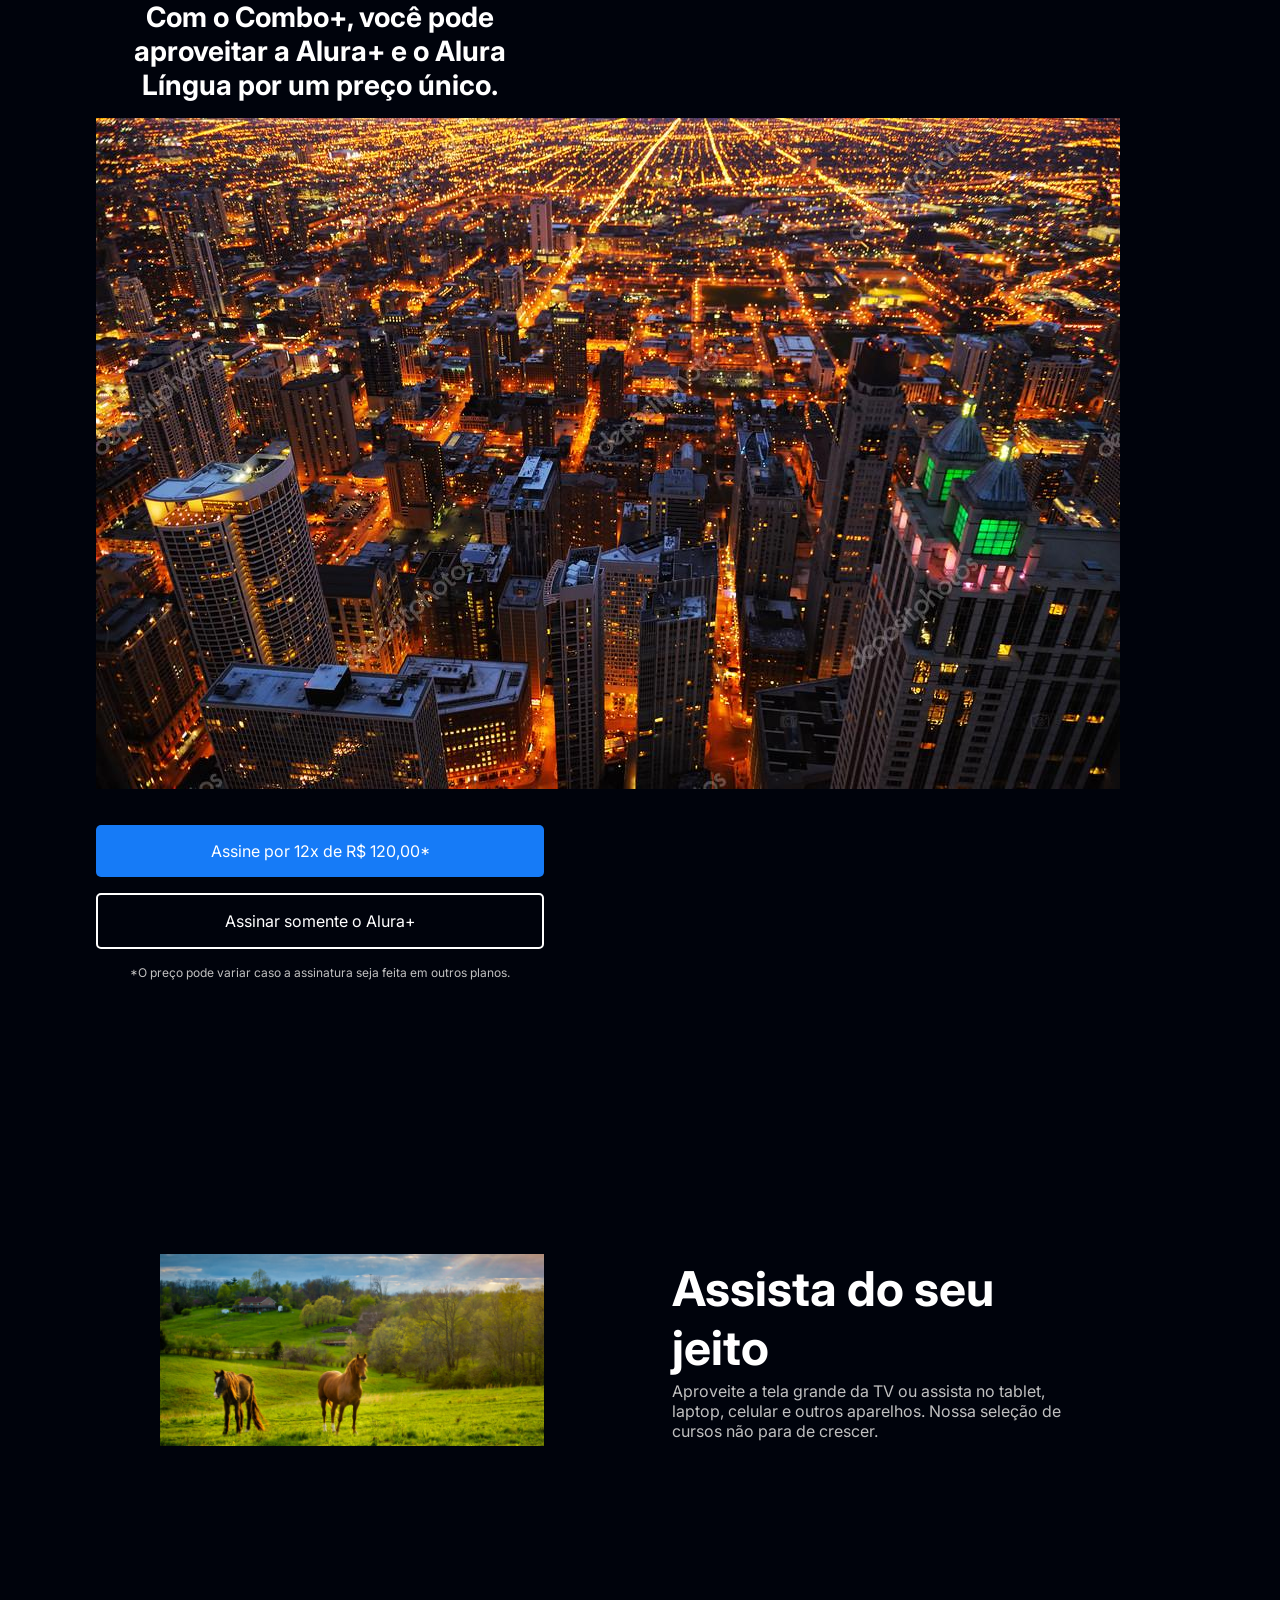
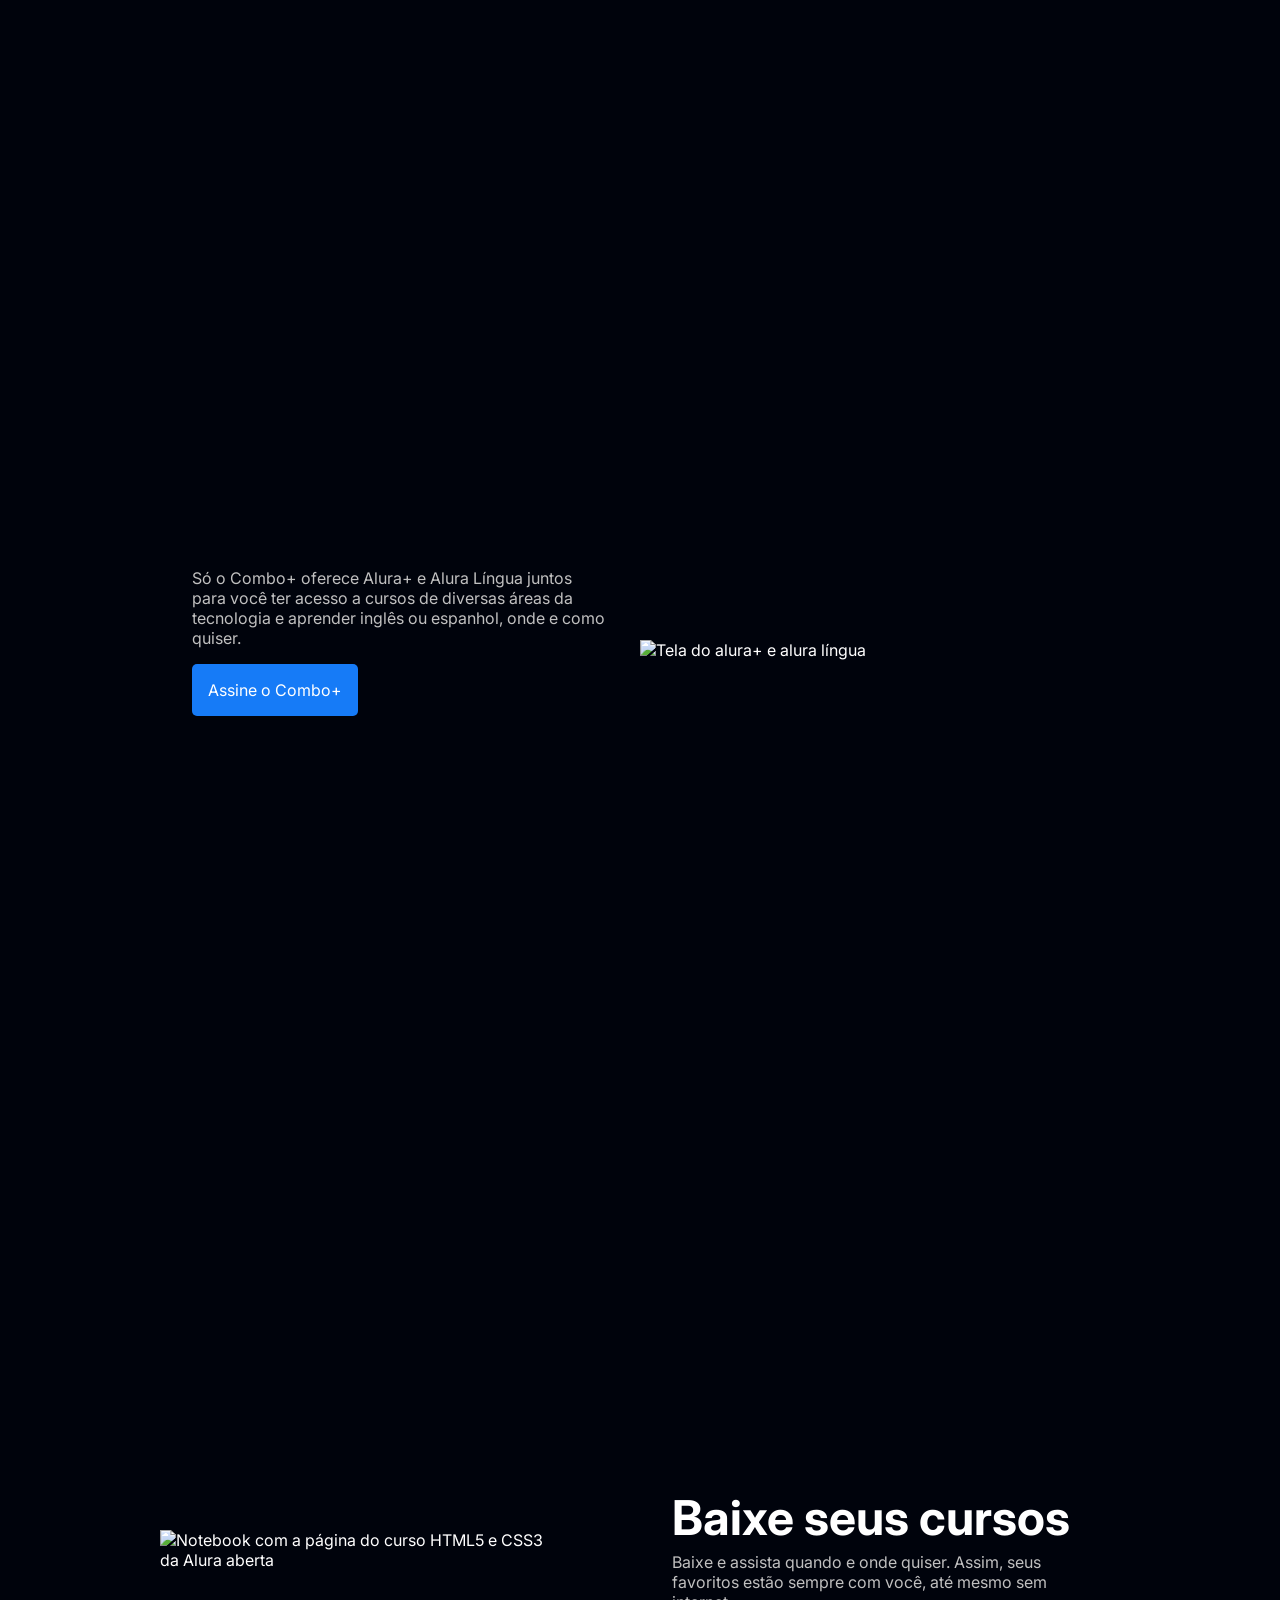
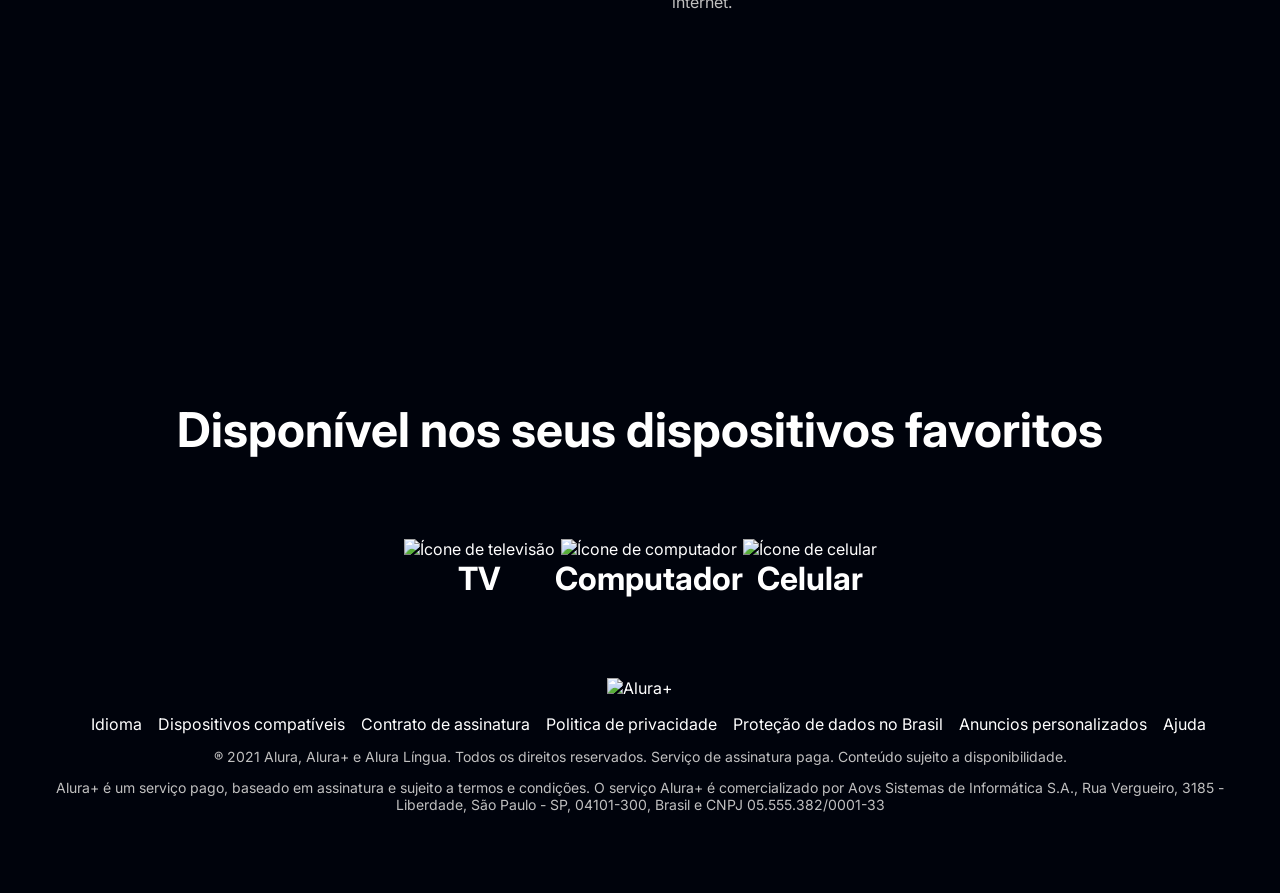
==== index.html @ 15d8f086 "4t5hhrt" ====
<!DOCTYPE html>
<html>

<head>
    <title>Alura Plus</title>
    <meta charset="UTF-8">
    <meta name="viewport" content="width=device-width, initial-scale=1">
    <link rel="stylesheet" href="style.css">
    <link rel="preconnect" href="https://fonts.googleapis.com">
    <link rel="preconnect" href="https://fonts.gstatic.com" crossorigin>
    <link href="https://fonts.googleapis.com/css2?family=Inter:wght@400;700&display=swap" rel="stylesheet">
</head>

<body>
    <section class="principal container">
        <div class="container__caixa">
            <h1 class="container__titulo">Com o Combo+, você pode aproveitar a Alura+ e o Alura Língua por um preço
                único.</h1>
            <img src="img2/depositphotos_77804494-stock-photo-aerial-view-of-big-city.jpg" alt="O combo+ é a junção do alura+ e o alura língua" class="container__imagem">
            <a href="www.alura.com.br" class="container__botao">Assine por 12x de R$ 120,00*</a>
            <a href="www.alura.com.br" class="container__botao botao_secundario">Assinar somente o Alura+</a>
            <p class="container__aviso">*O preço pode variar caso a assinatura seja feita em outros planos.</p>
        </div>
    </section>

    <section class="container secundario">
        <img src="img2/blog-5236.jpg" alt="Um monitor e um celular com a alura plus aberta" class="secundario__imagem">
        <div class="container__descricao">
            <h2 class="descricao__titulo">Assista do seu jeito</h2>
            <p class="descricao__texto">Aproveite a tela grande da TV ou assista no tablet, laptop, celular e outros
                aparelhos. Nossa seleção de cursos não para de crescer.</p>
        </div>
    </section>

    <section class="container secundario">
        <div class="container__descricao">
            <p class="descricao__texto">
                Só o Combo+ oferece Alura+ e Alura Língua juntos para você ter acesso a cursos de diversas áreas da
                tecnologia e aprender inglês ou espanhol, onde e como quiser.
            </p>
            <a href="www.alura.com.br" class="container__botao secundario__botao" container>Assine o Combo+</a>
        </div>
        <img src="Telas.png" alt="Tela do alura+ e alura língua" class="secundario__imagem">
    </section>

    <section class="container secundario">
        <img src="Notebook.png" alt="Notebook com a página do curso HTML5 e CSS3 da Alura aberta"
            class="secundario__imagem">
        <div class="container__descricao">
            <h2 class="descricao__titulo">Baixe seus cursos</h2>
            <p class="descricao__texto">Baixe e assista quando e onde quiser. Assim, seus favoritos estão sempre com
                você, até mesmo sem internet.</p>
        </div>
    </section>
    
    <section class="dispositivos">
        <h2 class="dispositivos__titulo">Disponível nos seus dispositivos favoritos</h2>
        <ul class="dispositivos__lista">
            <li>
                <img src="tv.png" alt="Ícone de televisão">
                <h3 class="lista__item">TV</h3>
            </li>
            <li>
                <img src="computador.png" alt="Ícone de computador">
                <h3 class="lista__item">Computador</h3>
            </li>
            <li>
                <img src="celular.png" alt="Ícone de celular">
                <h3 class="lista__item">Celular</h3>
            </li>
        </ul>
    </section>

    <footer class="rodape">
        <img src="Logo.png" alt="Alura+" class="rodape__logo">
        <ul class="rodape__lista">
            <li class="lista__link">
                <a href="#">Idioma</a>
            </li>
            <li class="lista__link">
                <a href="#">Dispositivos compatíveis</a>
            </li>
            <li class="lista__link">
                <a href="#">Contrato de assinatura</a>
            </li>
            <li class="lista__link">
                <a href="#">Politica de privacidade</a>
            </li>
            <li class="lista__link">
                <a href="#">Proteção de dados no Brasil</a>
            </li>
            <li class="lista__link">
                <a href="#">Anuncios personalizados</a>
            </li>
            <li class="lista__link">
                <a href="#">Ajuda</a>
            </li>
        </ul>
        <p class="rodape__texto">® 2021 Alura, Alura+ e Alura Língua. Todos os direitos reservados. Serviço de
            assinatura paga. Conteúdo sujeito a disponibilidade.</p>
        <p class="rodape__texto">Alura+ é um serviço pago, baseado em assinatura e sujeito a termos e condições. O
            serviço Alura+ é comercializado por Aovs Sistemas de Informática S.A., Rua Vergueiro, 3185 - Liberdade, São
            Paulo - SP, 04101-300, Brasil e CNPJ 05.555.382/0001-33</p>
    </footer>
</body>

</html>
</html>
---- style.css ----
:root {
    --branco-principal: #FFFFFF;
    --cinza-secundario: #C0C0C0;
    --botao-azul: #167BF7;
    --cor-de-fundo: #00030C;
    --fonte-principal: 'Inter';
}

body {
    background-color: var(--cor-de-fundo);
    color: var(--branco-principal);
    font-family: var(--fonte-principal);
    font-size: 16px;
    font-weight: 400;
}

* {
    margin: 0;
    padding: 0;
}

.principal {
    background-image: url("Background.png");
    background-repeat: no-repeat;
    background-size: contain;
    align-items: center;
    text-align: center;
}

.container {
    height: 100vh;
    display: grid;
    grid-template-columns: 50% 50%;
}

.container__botao {
    background-color: var(--botao-azul);
    border-radius: 5px;
    padding: 1em;
    color: var(--branco-principal);
    display: block;
    text-decoration: none;
    margin-bottom: 1em;
}

.botao_secundario {
    background-color: transparent;
    border: 2px solid var(--branco-principal)
}

.container__aviso {
    font-size: 12px;
    color: var(--cinza-secundario);
}

.container__titulo {
    font-size: 28px;
    font-weight: 700;
}

.container__imagem {
    margin: 1em 0 2em 0;
}

.container__caixa {
    margin: 0 6em;
}

.secundario__imagem {
    width: 80%;
}

.secundario {
    align-items: center;
    margin: 0 10em;
}

.descricao__titulo {
    font-weight: 700;
    font-size: 48px;
    color: var(--branco-principal);
    margin-bottom: 0.1em;
}

.descricao__texto {
    color: var(--cinza-secundario);
}

.secundario__botao {
    display: inline-block;
    margin-top: 1em;
}

.container__descricao {
    padding: 2em;
}

.dispositivos__lista {
    display: flex;
    justify-content: center;
    list-style-type: none;
    margin: 5em 0;
}

.dispositivos {
    text-align: center;
}

.dispositivos__titulo {
    font-size: 48px;
    color: var(--branco-principal);
}

.lista__item {
    font-size: 32px;
    color: var(--branco-principal);
}

.rodape {
    text-align: center;
    margin: 5em 3em;
}

.rodape__lista {
    display: flex;
    justify-content: center;
    list-style-type: none;
    margin-top: 1em;
}

.lista__link a{
    text-decoration: none;
    color: var(--branco-principal);
    margin-left: 1em;
}

.rodape__texto {
    margin: 1em 0;
    color: var(--cinza-secundario);
    font-size: 14px;
}
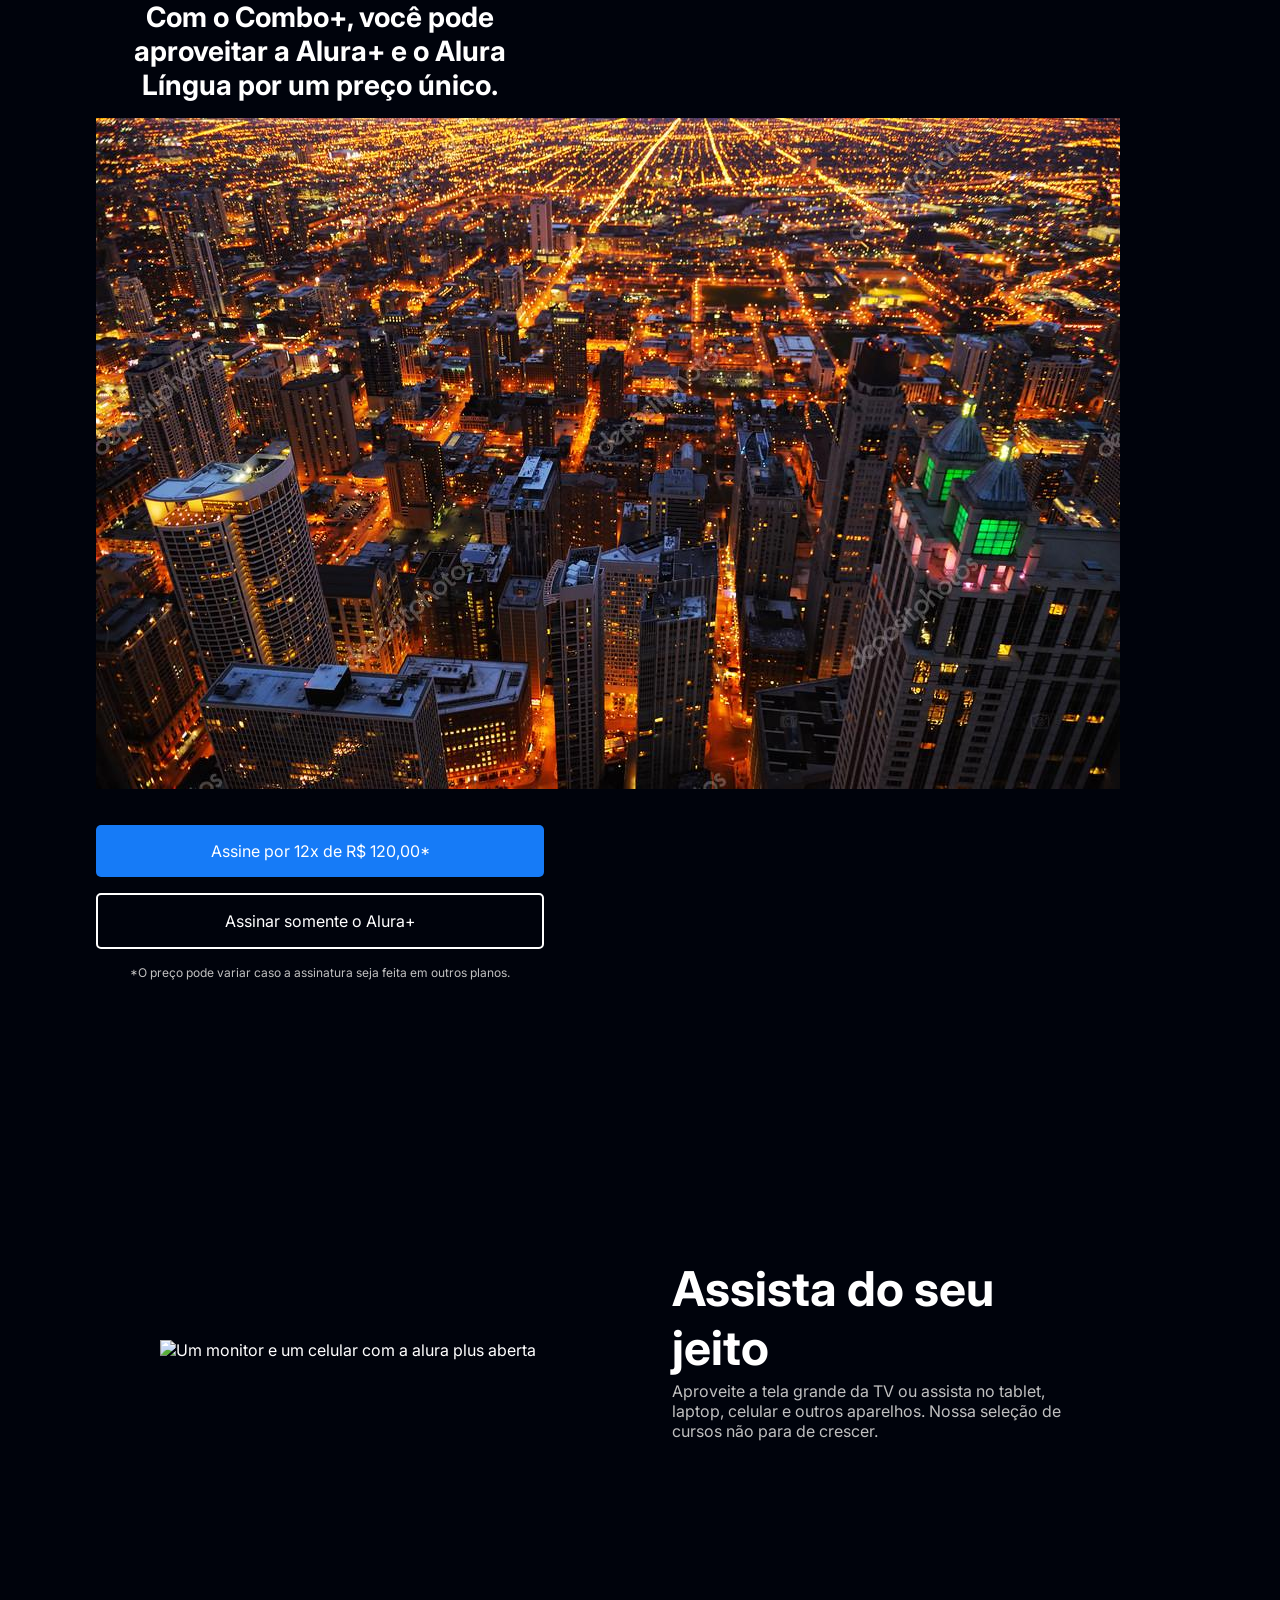
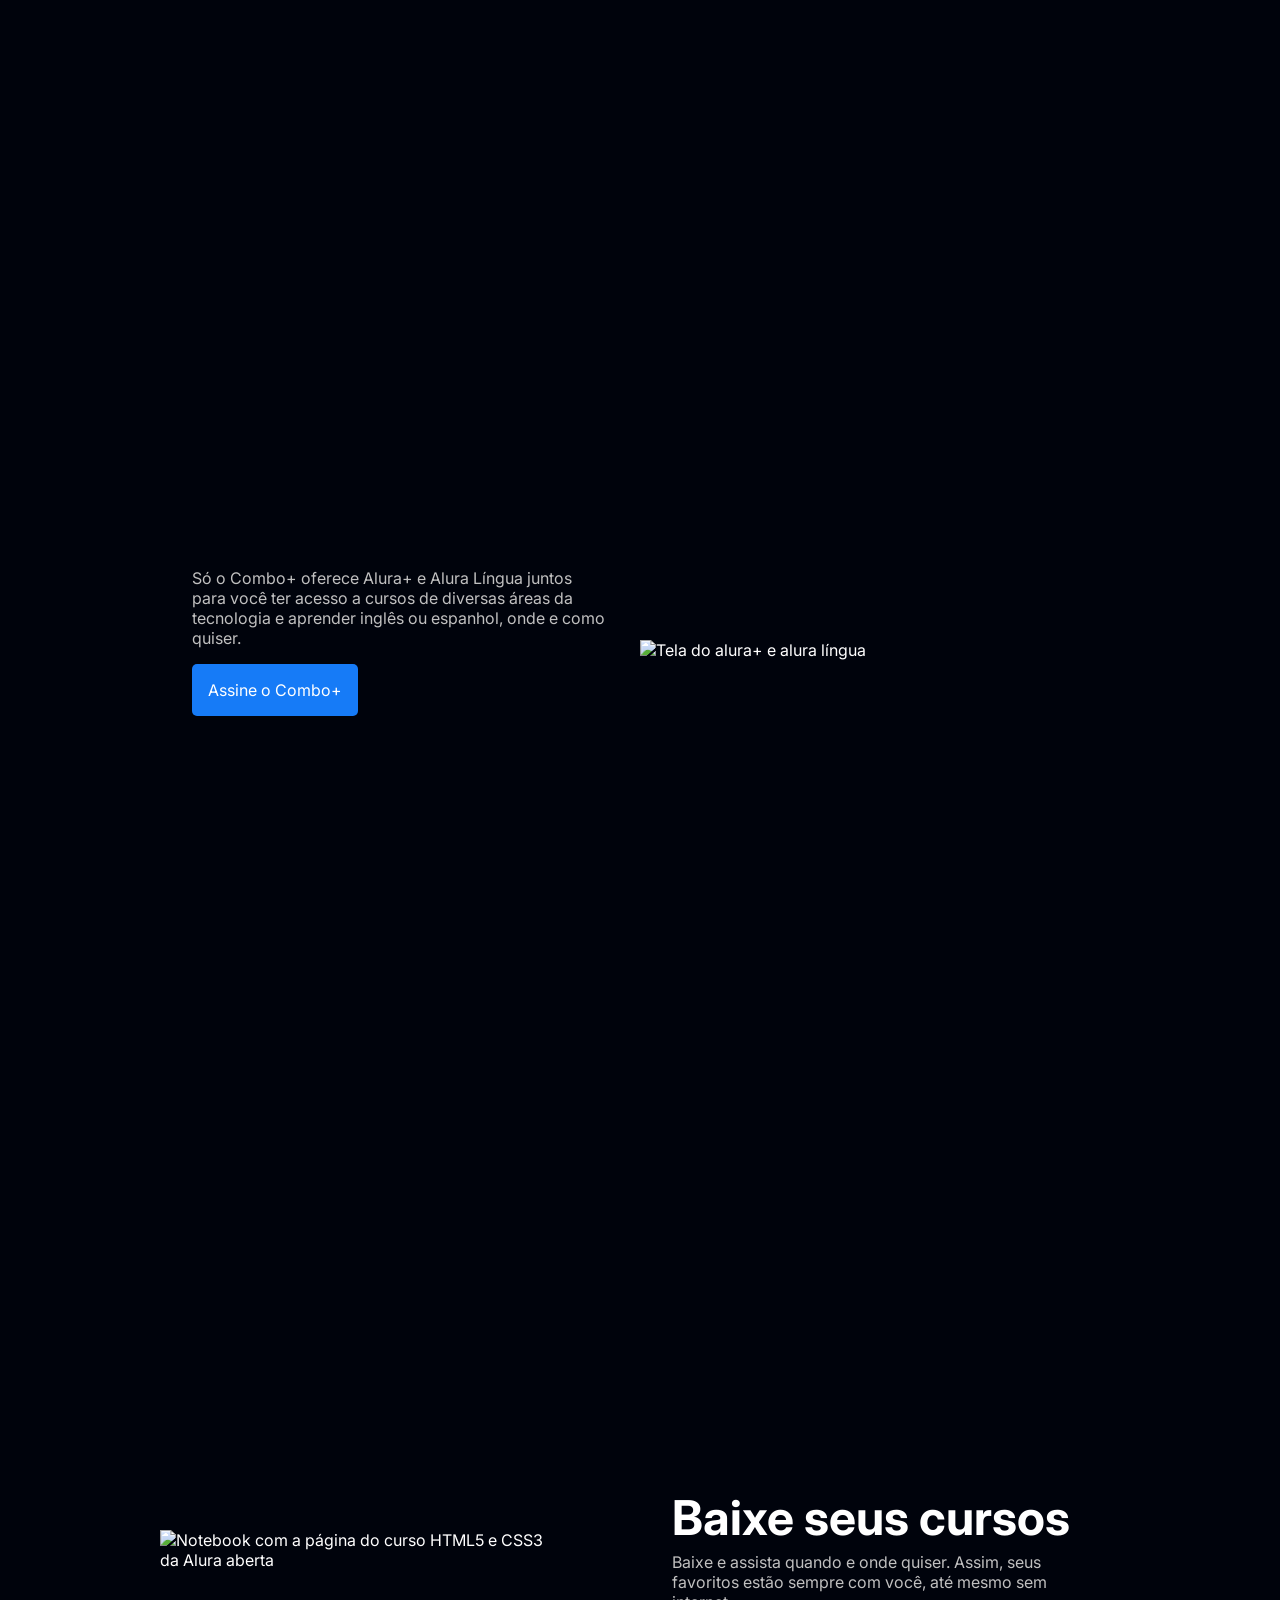
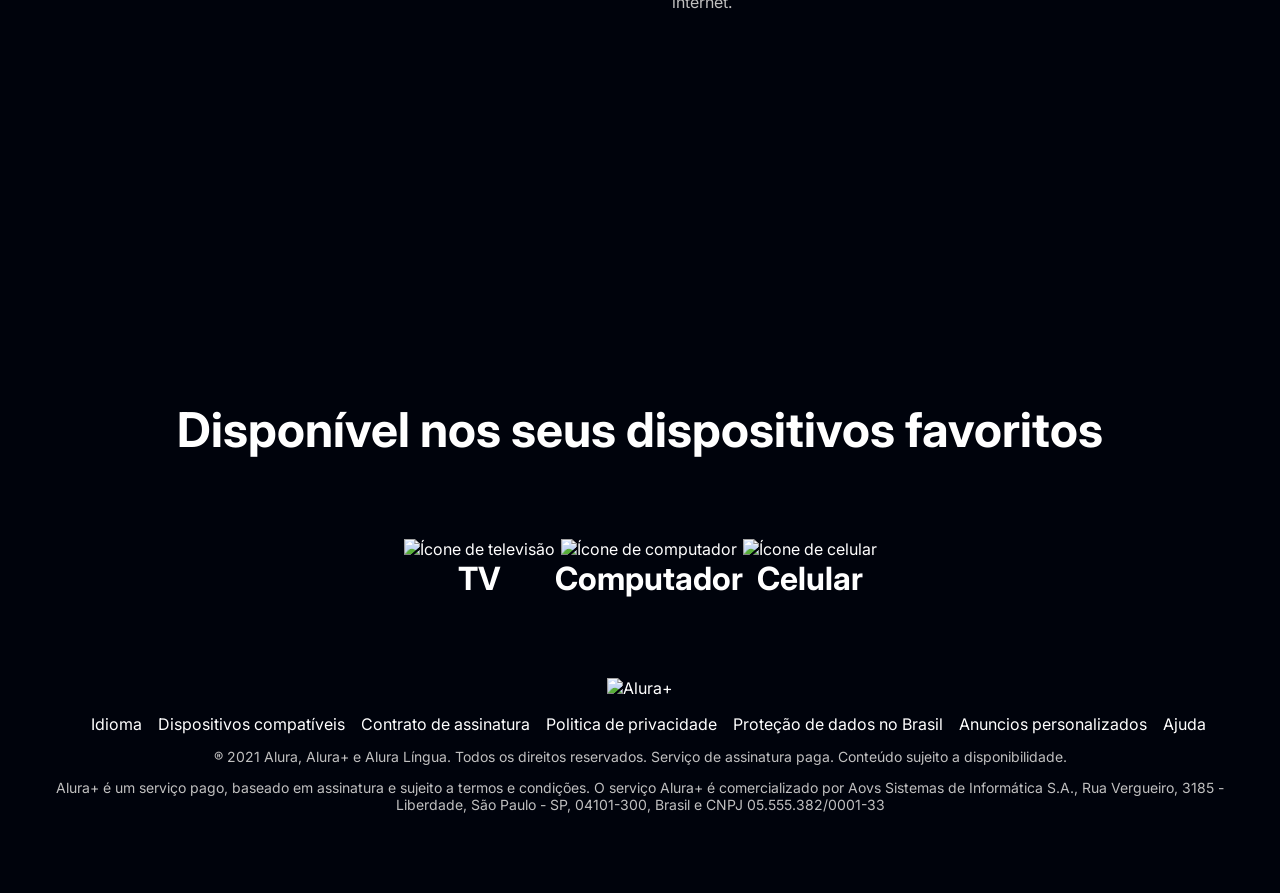
==== commit 450fcbc4: "ty" ====
--- a/index.html
+++ b/index.html
@@ -24,7 +24,7 @@
     </section>
 
     <section class="container secundario">
-        <img src="img2/blog-5236.jpg" alt="Um monitor e um celular com a alura plus aberta" class="secundario__imagem">
+        <img src="" alt="Um monitor e um celular com a alura plus aberta" class="secundario__imagem">
         <div class="container__descricao">
             <h2 class="descricao__titulo">Assista do seu jeito</h2>
             <p class="descricao__texto">Aproveite a tela grande da TV ou assista no tablet, laptop, celular e outros
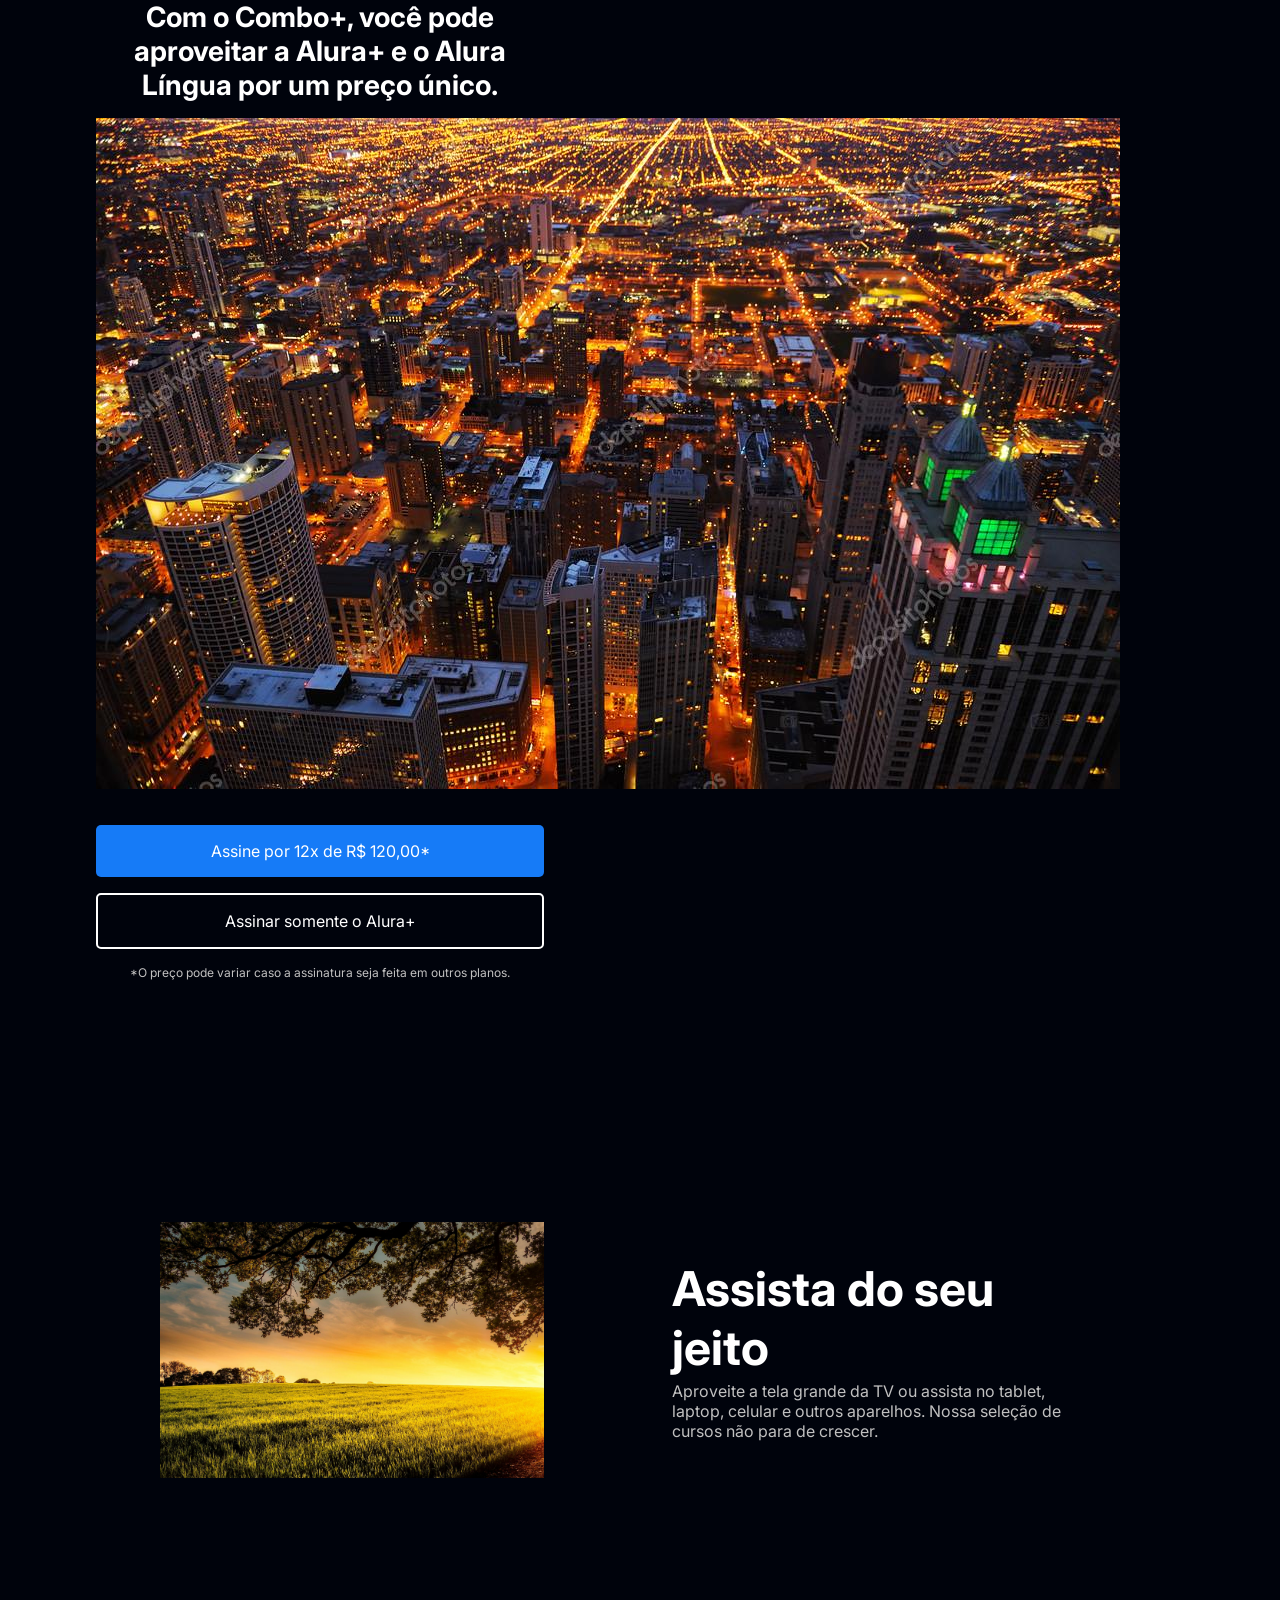
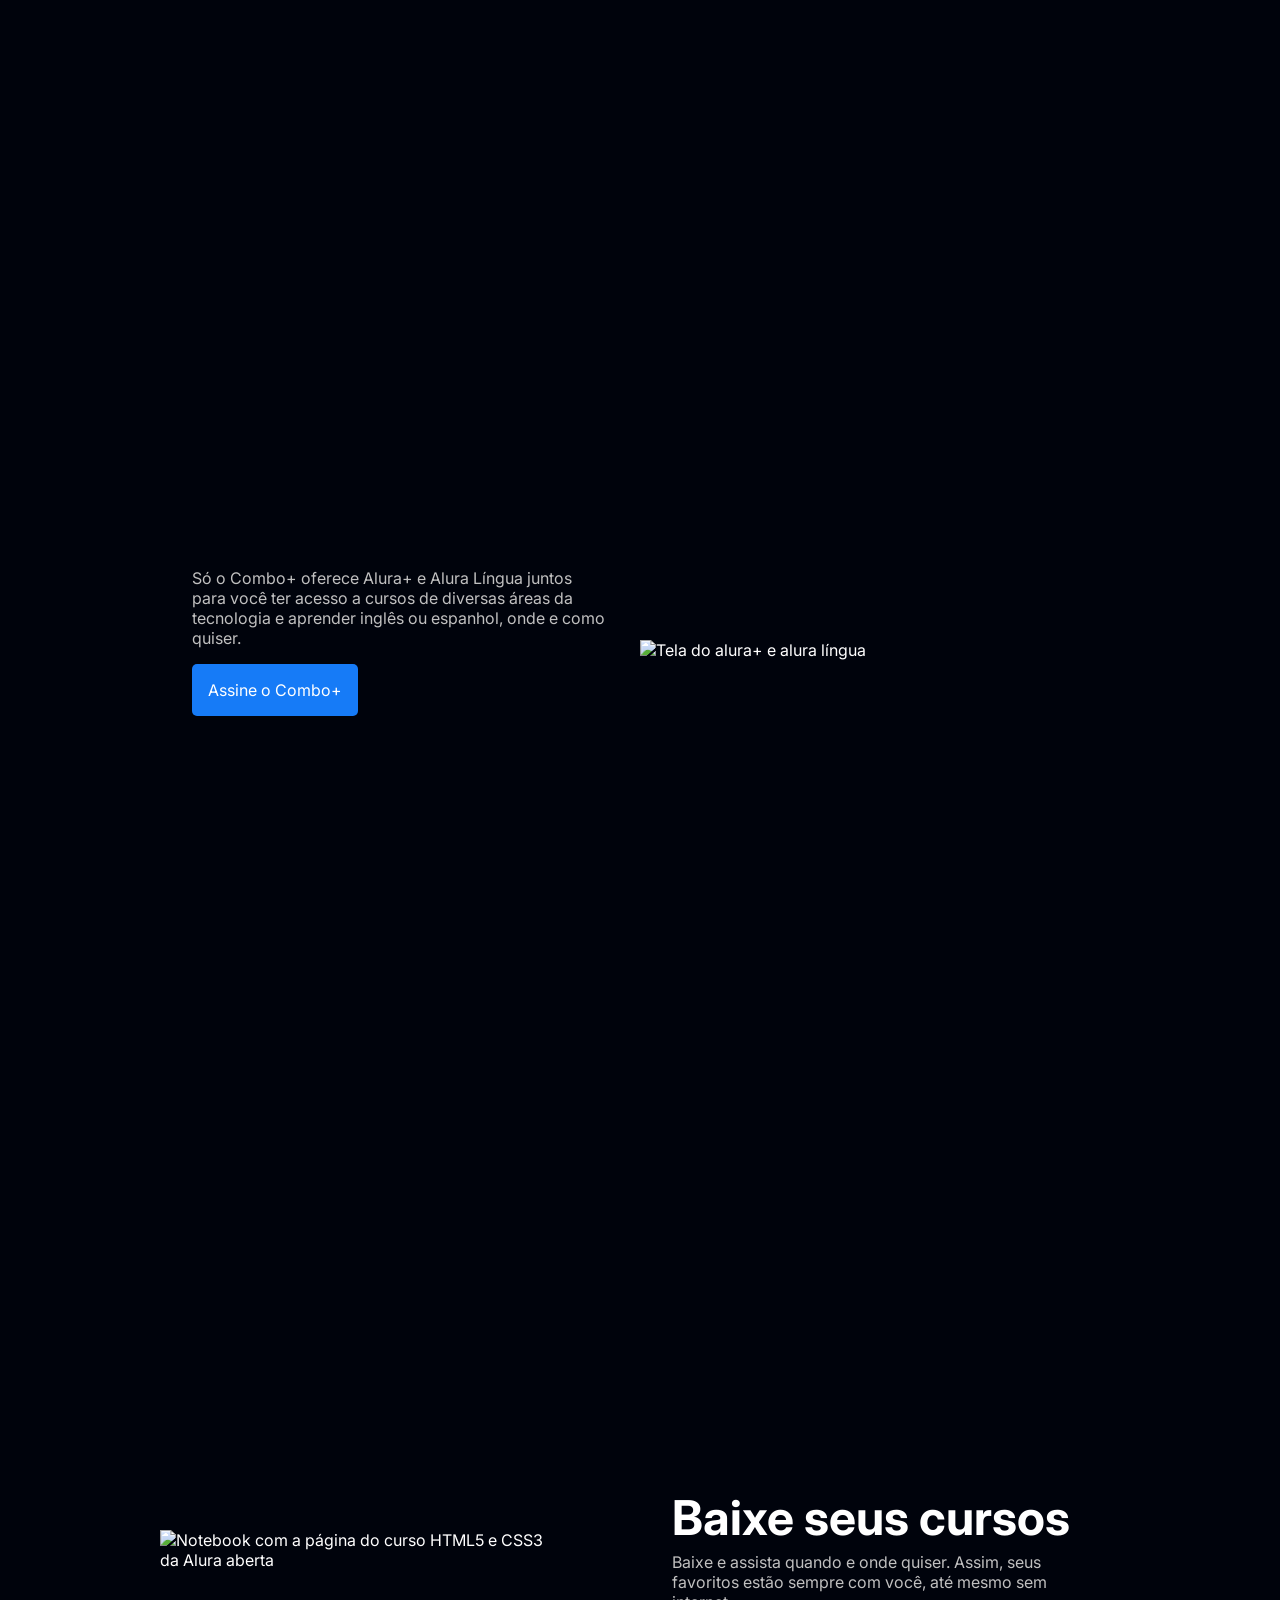
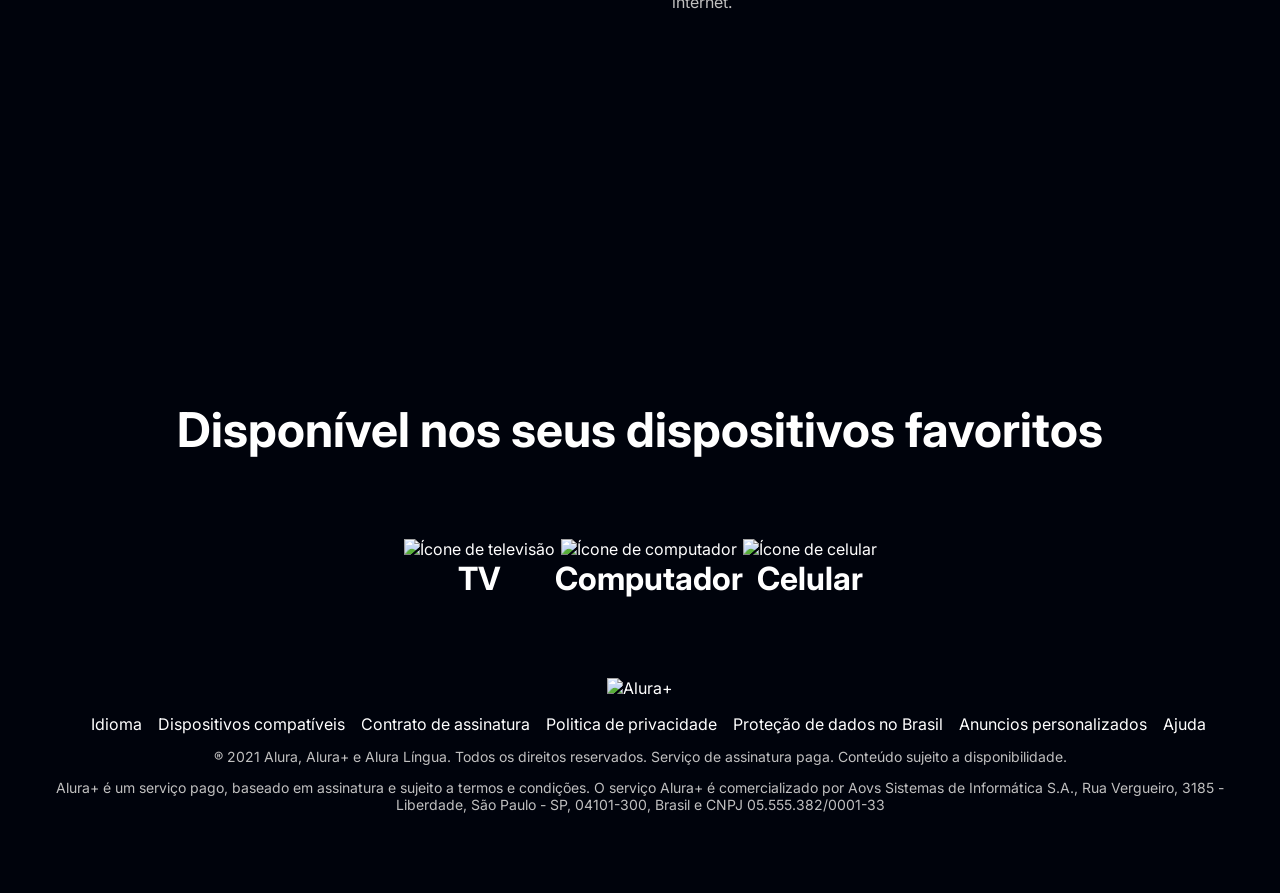
==== commit 7026dd1e: "21r" ====
--- a/index.html
+++ b/index.html
@@ -24,7 +24,7 @@
     </section>
 
     <section class="container secundario">
-        <img src="" alt="Um monitor e um celular com a alura plus aberta" class="secundario__imagem">
+        <img src="img2/pexels-photo-461960.jpeg" alt="Um monitor e um celular com a alura plus aberta" class="secundario__imagem">
         <div class="container__descricao">
             <h2 class="descricao__titulo">Assista do seu jeito</h2>
             <p class="descricao__texto">Aproveite a tela grande da TV ou assista no tablet, laptop, celular e outros
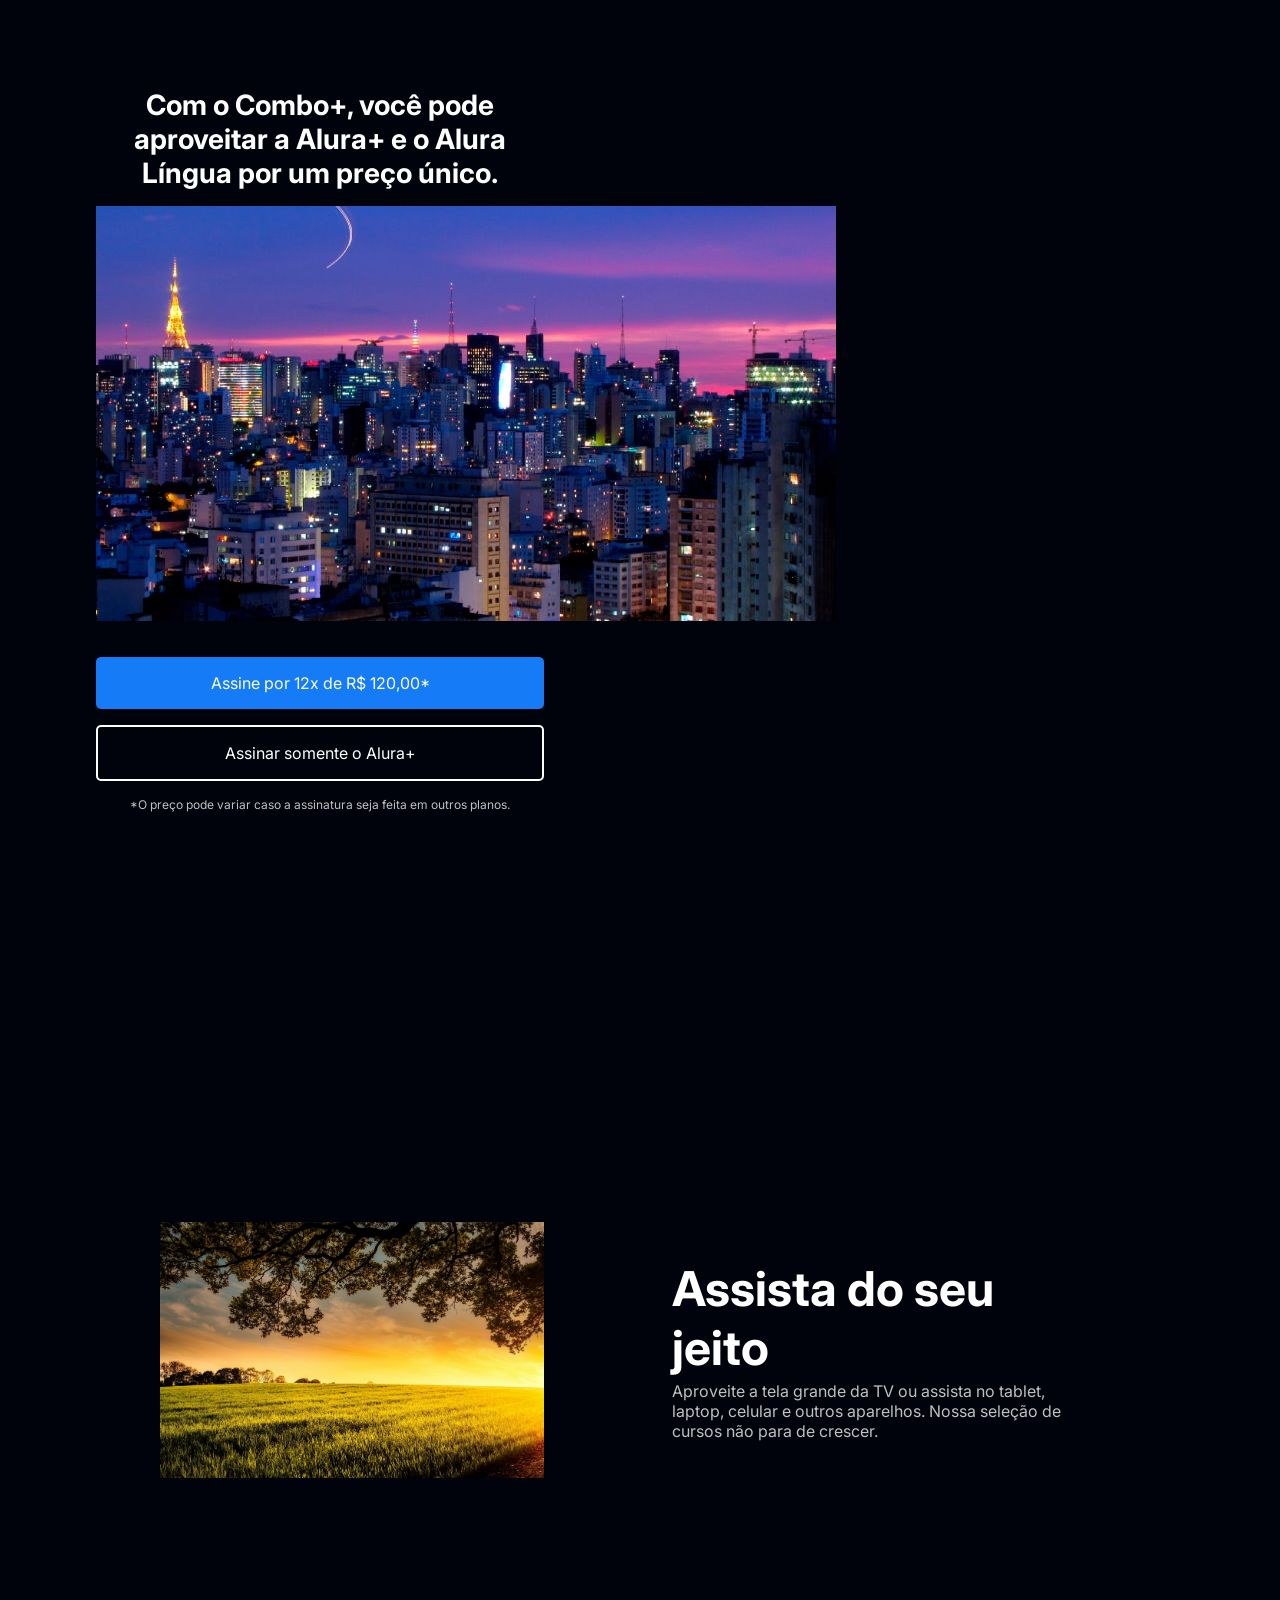
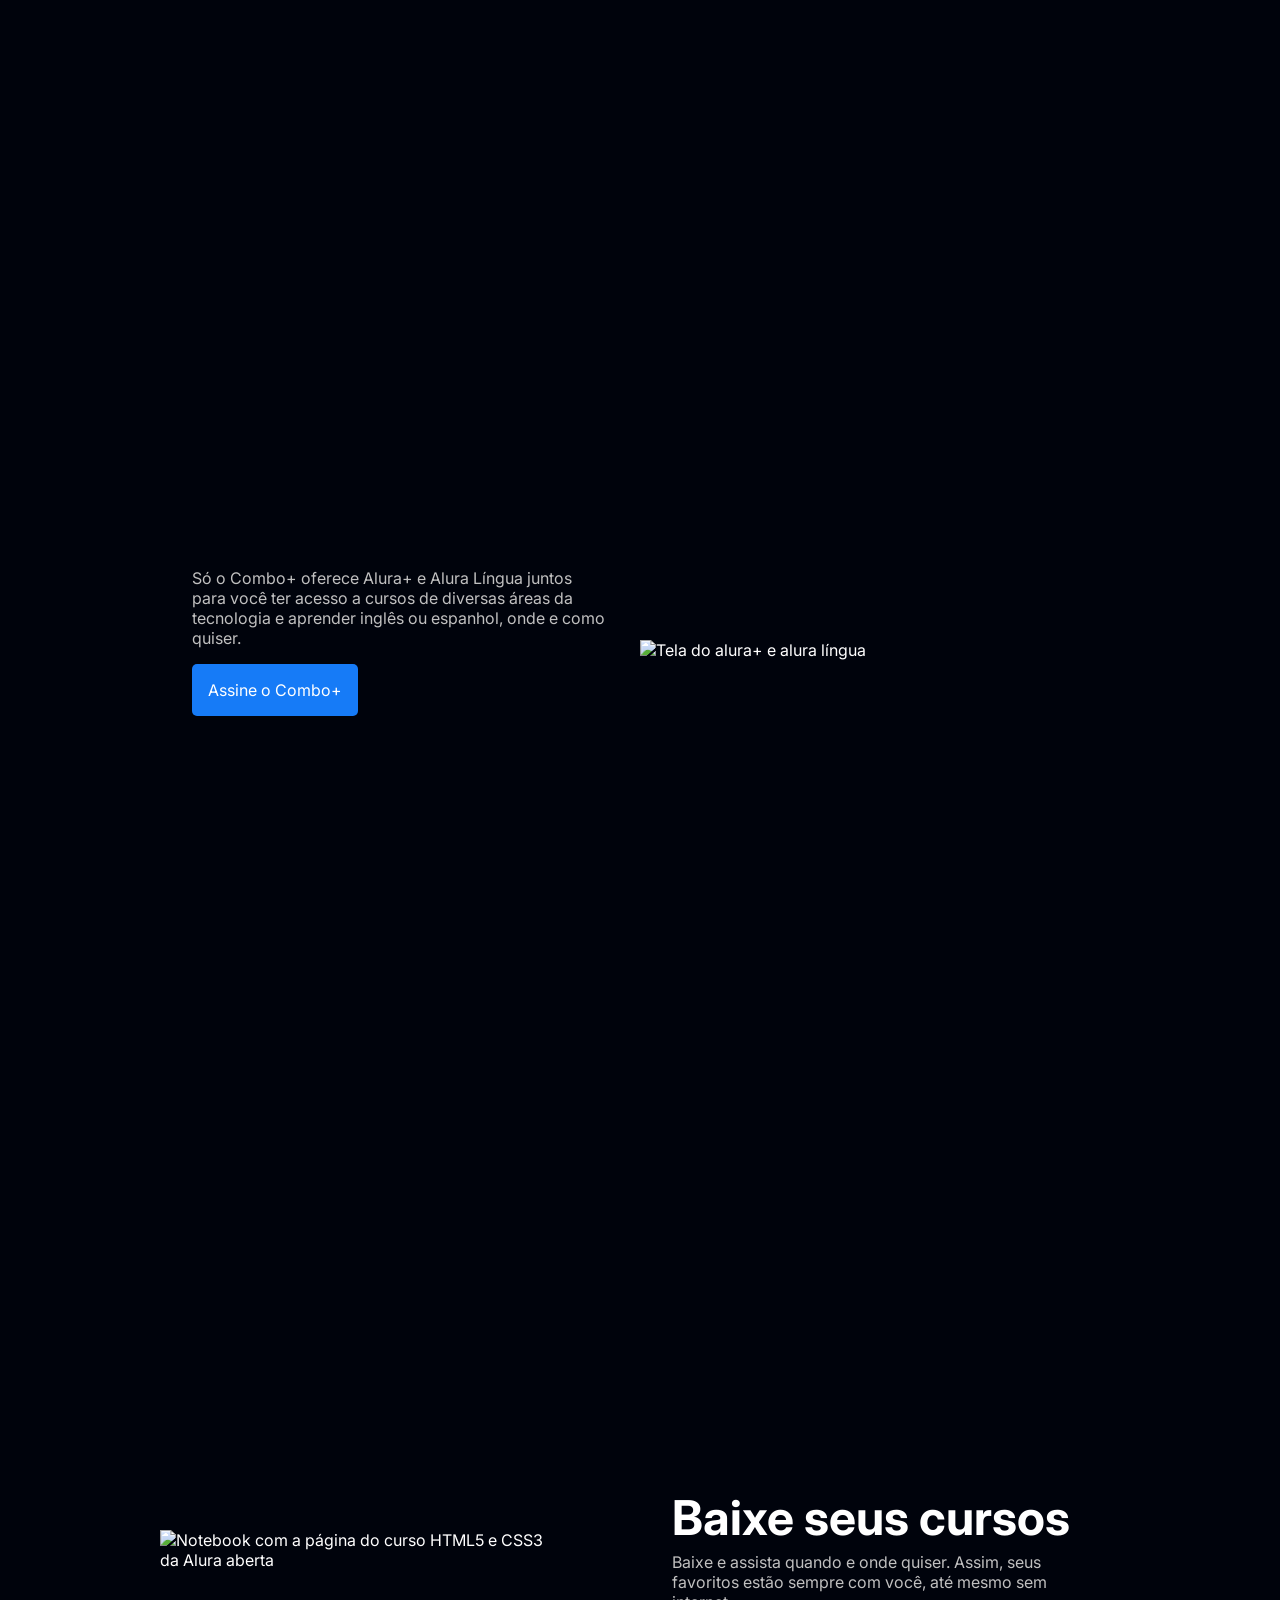
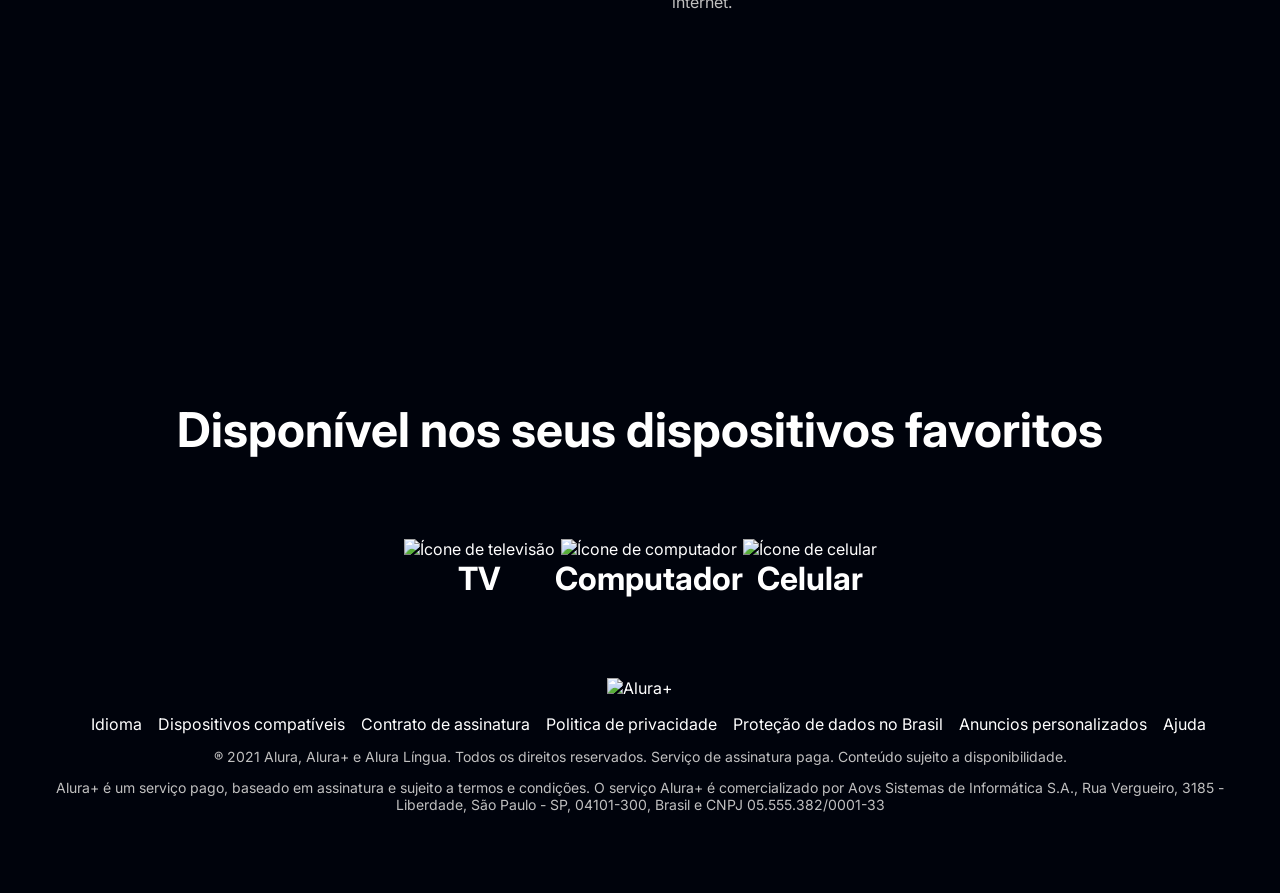
==== commit 3a2faee9: "rth" ====
--- a/index.html
+++ b/index.html
@@ -16,7 +16,7 @@
         <div class="container__caixa">
             <h1 class="container__titulo">Com o Combo+, você pode aproveitar a Alura+ e o Alura Língua por um preço
                 único.</h1>
-            <img src="img2/depositphotos_77804494-stock-photo-aerial-view-of-big-city.jpg" alt="O combo+ é a junção do alura+ e o alura língua" class="container__imagem">
+            <img src="img2/passagenspromo_sao_paulo_cidade_que_nao_dorme-min.jpg" alt="O combo+ é a junção do alura+ e o alura língua" class="container__imagem">
             <a href="www.alura.com.br" class="container__botao">Assine por 12x de R$ 120,00*</a>
             <a href="www.alura.com.br" class="container__botao botao_secundario">Assinar somente o Alura+</a>
             <p class="container__aviso">*O preço pode variar caso a assinatura seja feita em outros planos.</p>
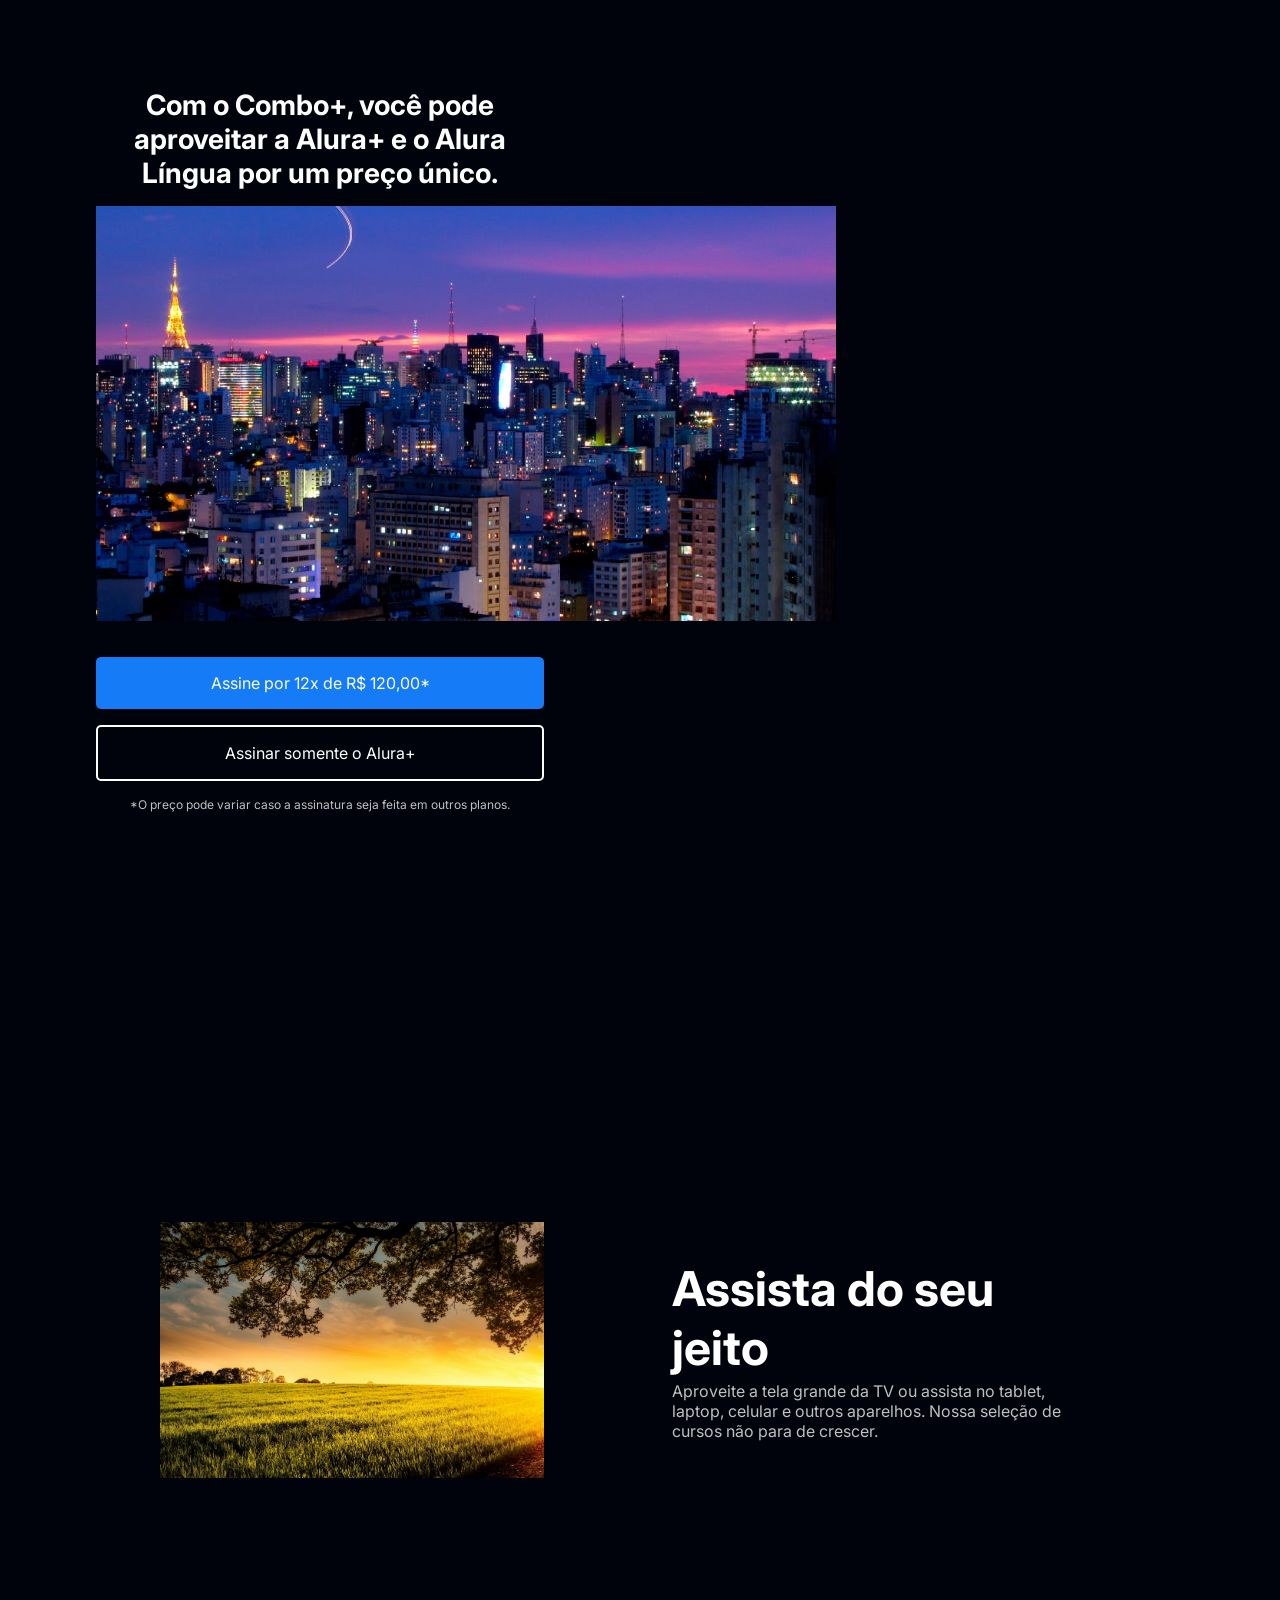
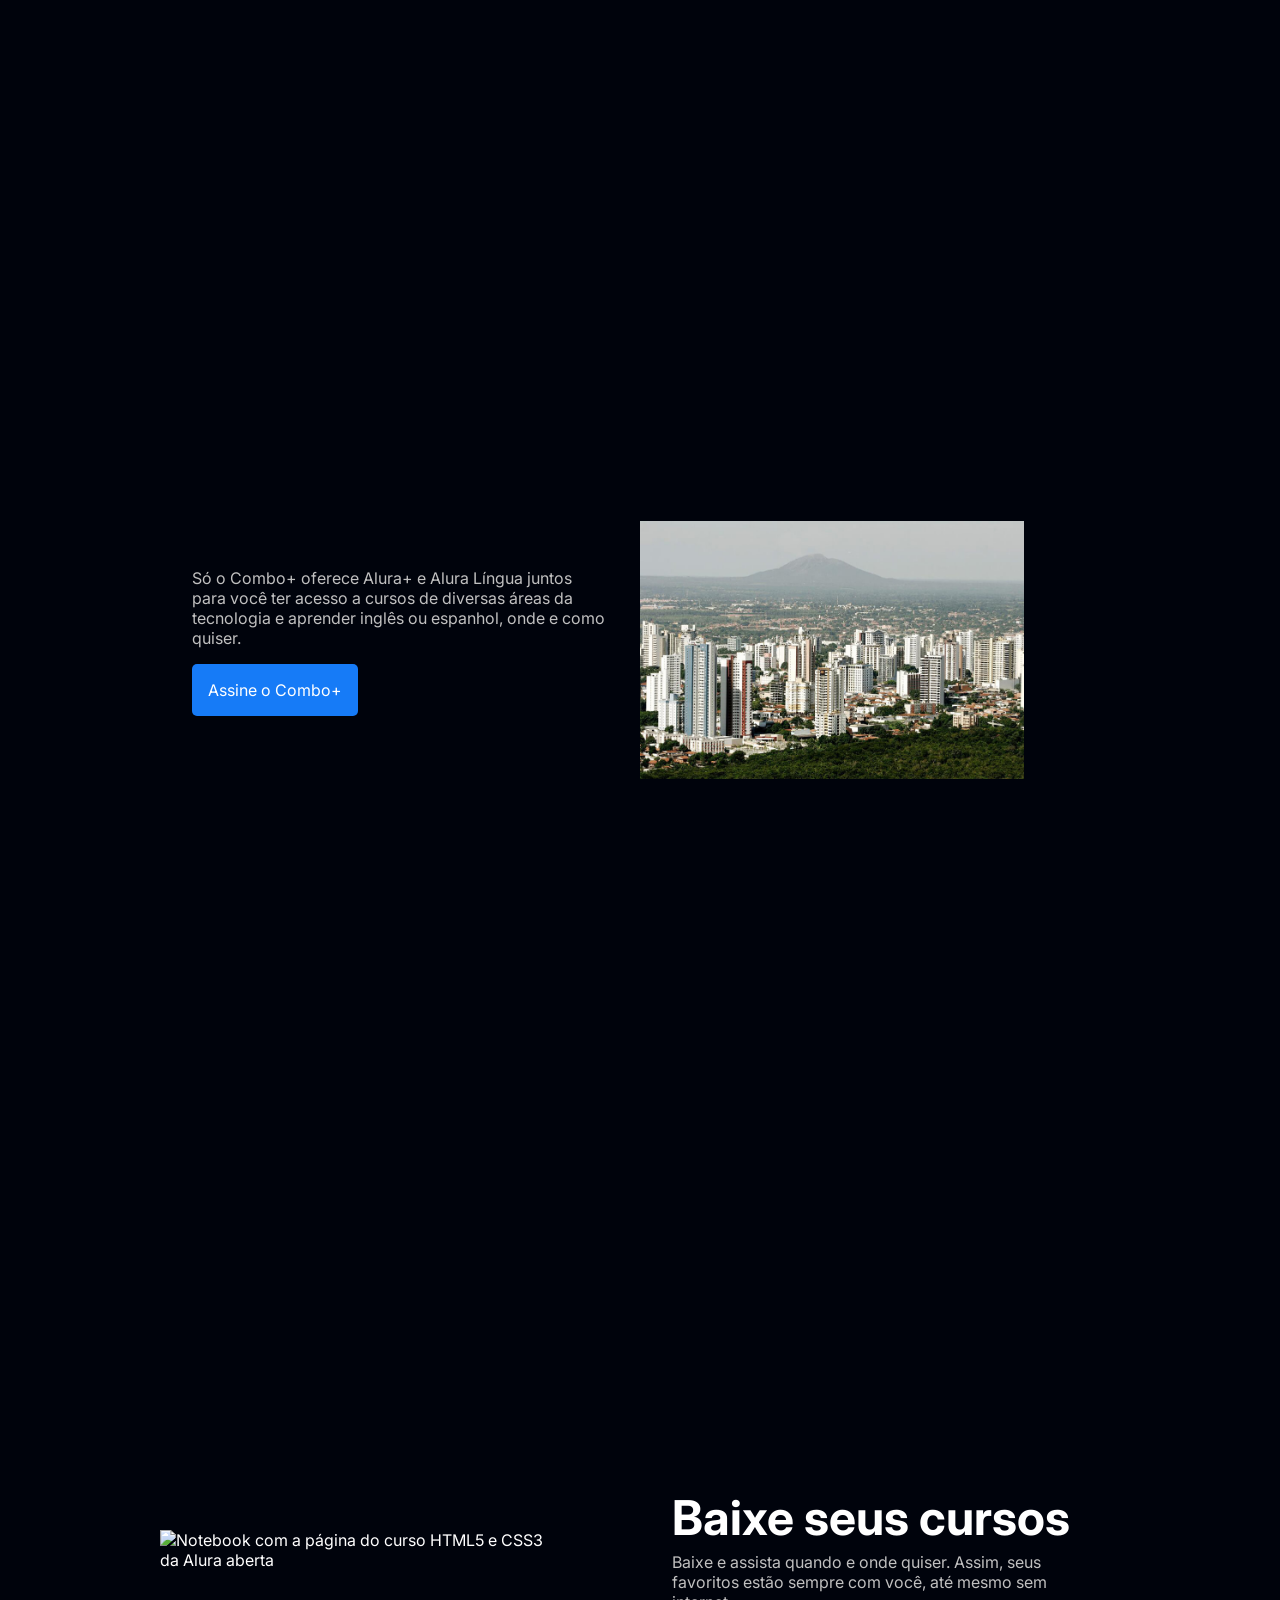
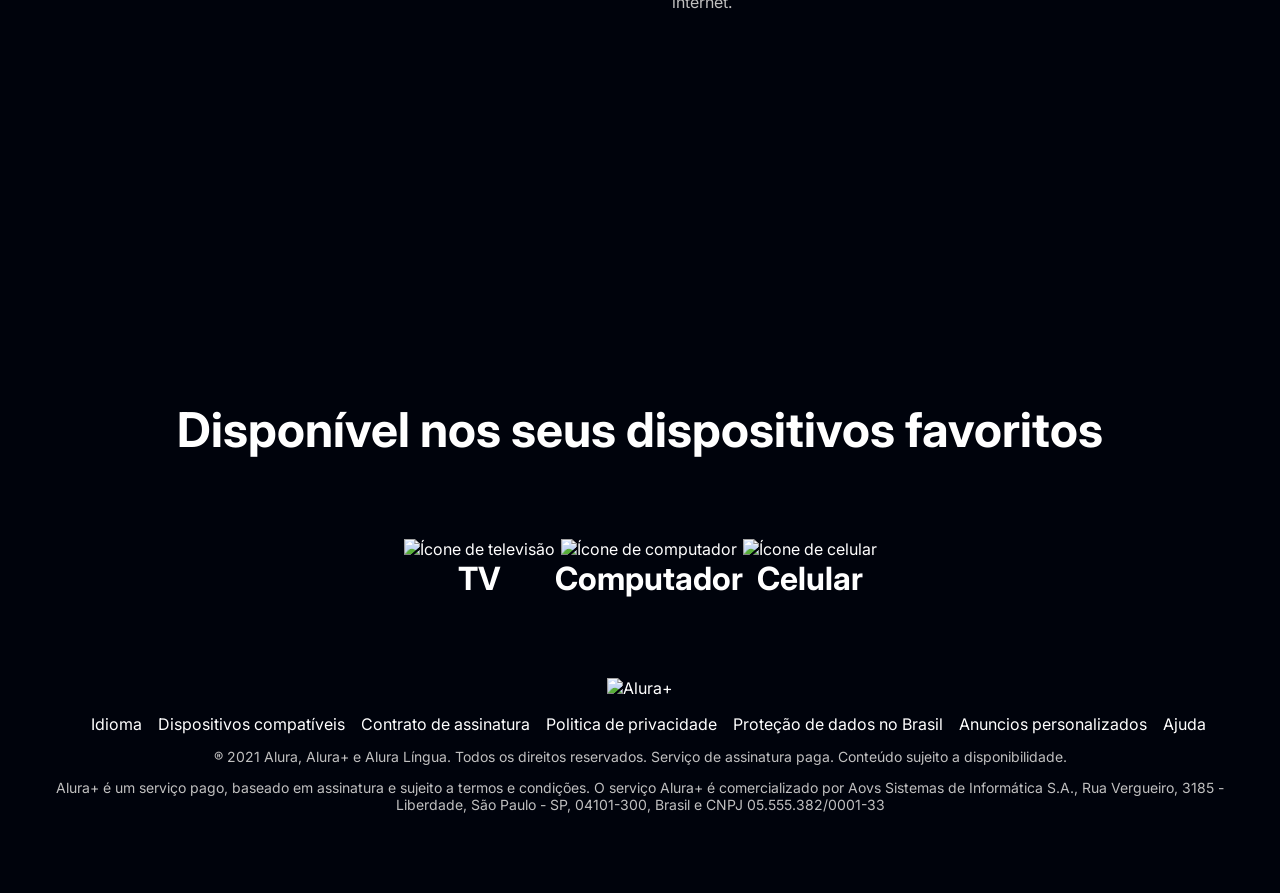
==== commit eefa423c: "DQ1" ====
--- a/index.html
+++ b/index.html
@@ -40,7 +40,7 @@
             </p>
             <a href="www.alura.com.br" class="container__botao secundario__botao" container>Assine o Combo+</a>
         </div>
-        <img src="Telas.png" alt="Tela do alura+ e alura língua" class="secundario__imagem">
+        <img src="img2/cuiaba-aerea.jpg" alt="Tela do alura+ e alura língua" class="secundario__imagem">
     </section>
 
     <section class="container secundario">
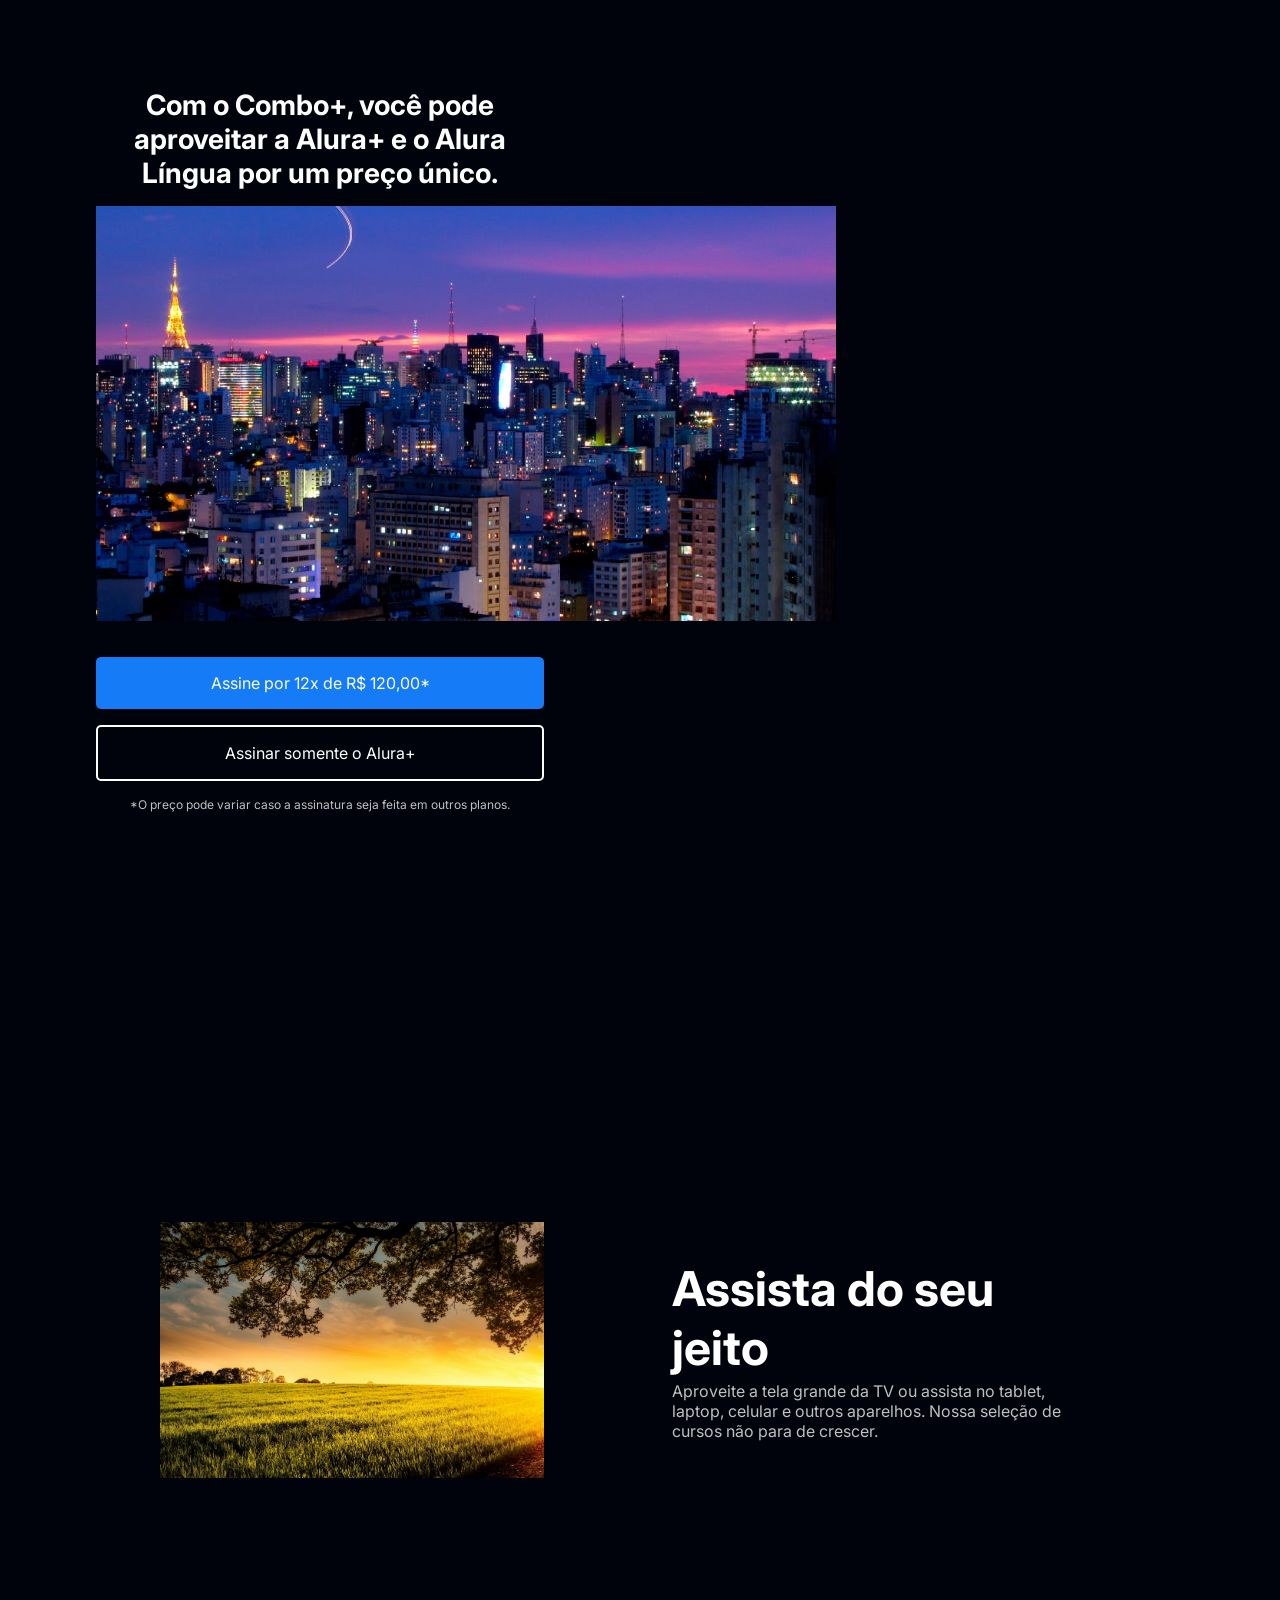
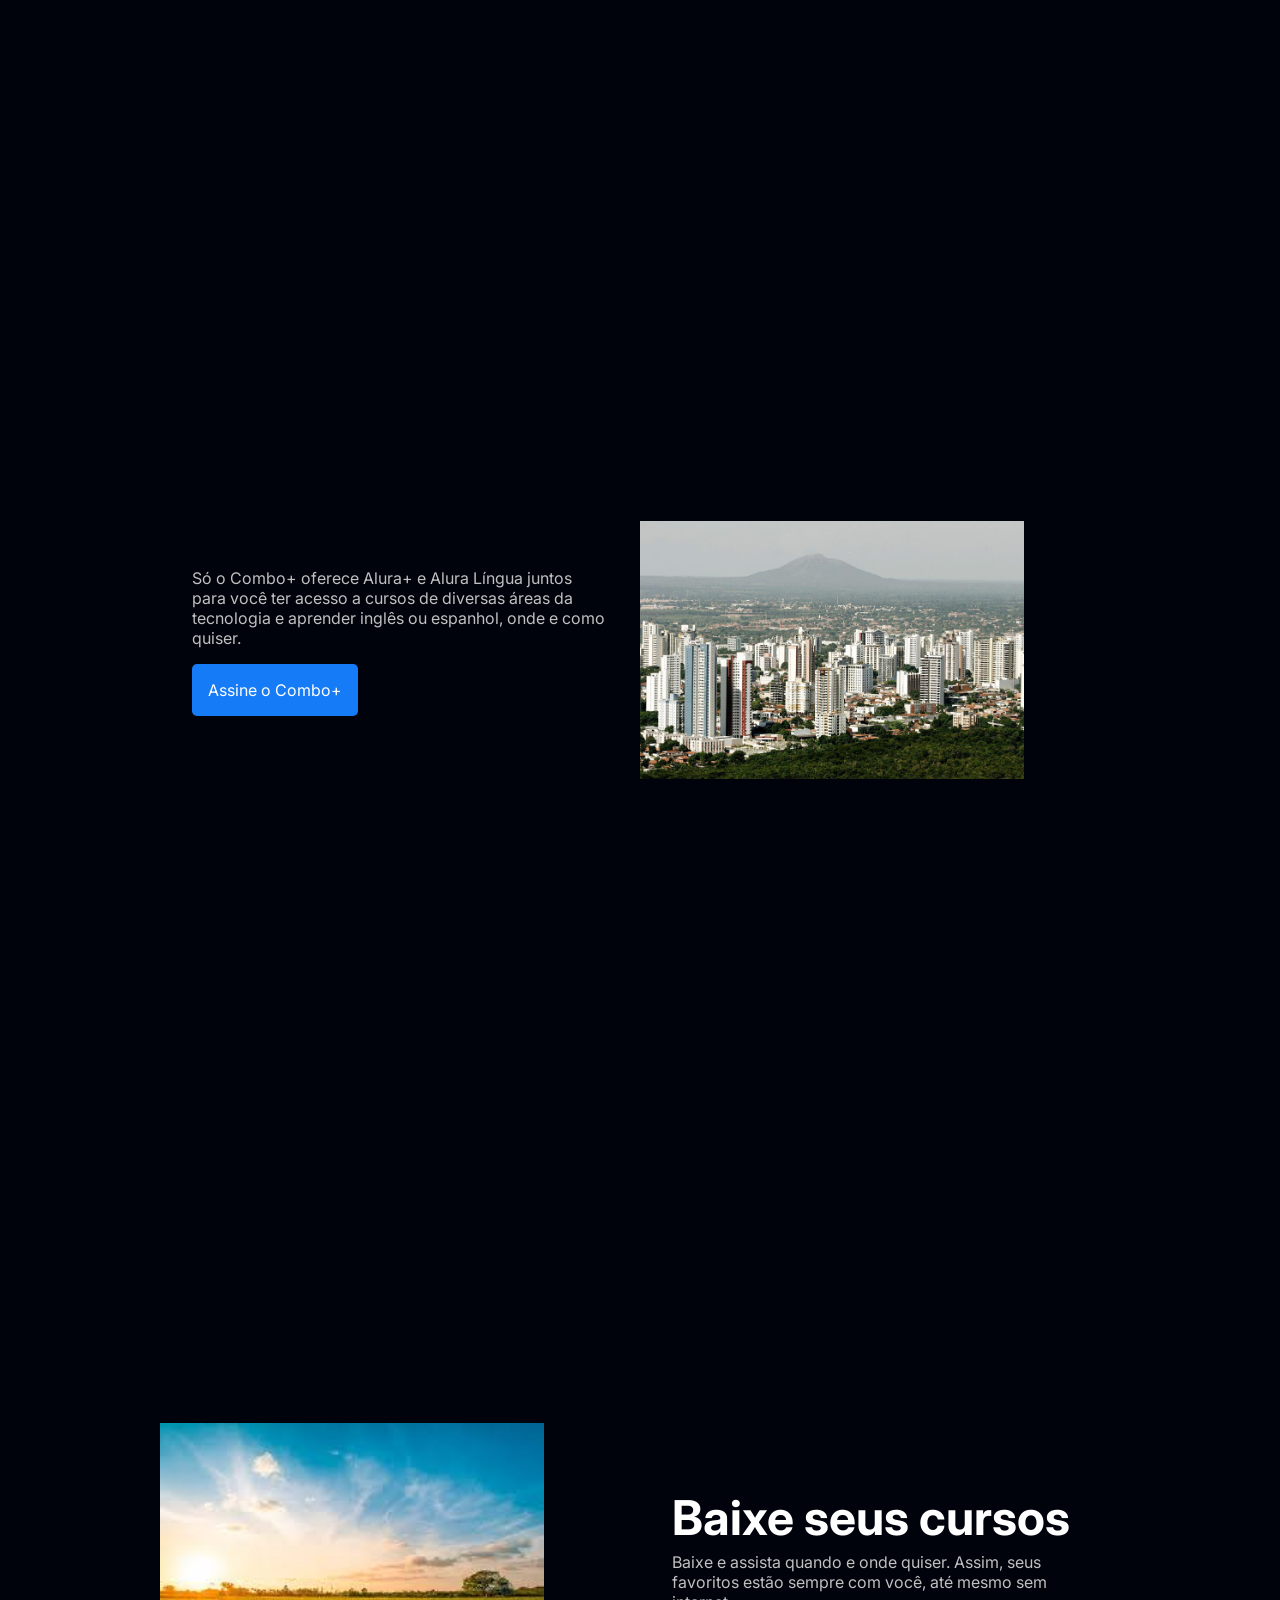
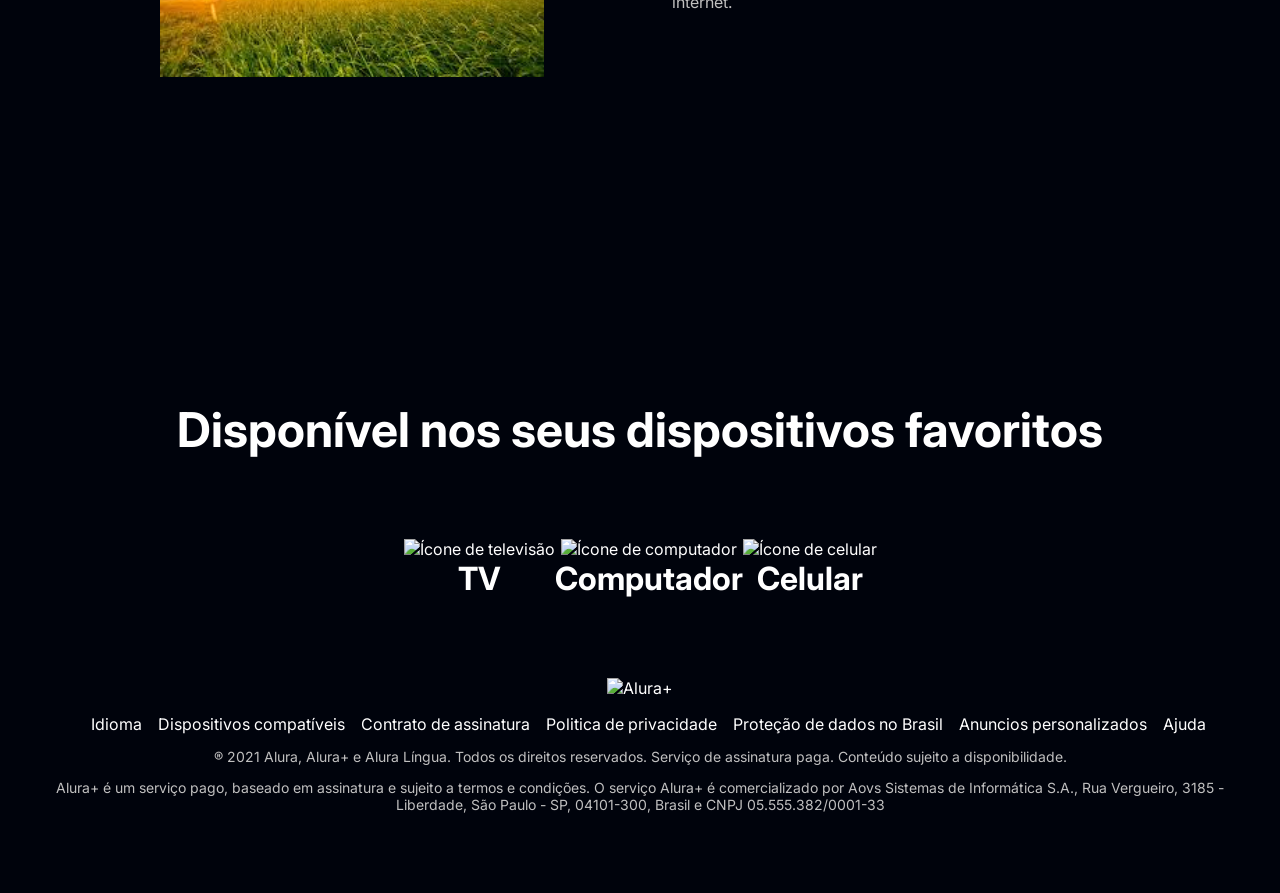
==== commit 8df82a3b: "'WS" ====
--- a/index.html
+++ b/index.html
@@ -44,7 +44,7 @@
     </section>
 
     <section class="container secundario">
-        <img src="Notebook.png" alt="Notebook com a página do curso HTML5 e CSS3 da Alura aberta"
+        <img src="img2/images (4).jpeg" alt="Notebook com a página do curso HTML5 e CSS3 da Alura aberta"
             class="secundario__imagem">
         <div class="container__descricao">
             <h2 class="descricao__titulo">Baixe seus cursos</h2>
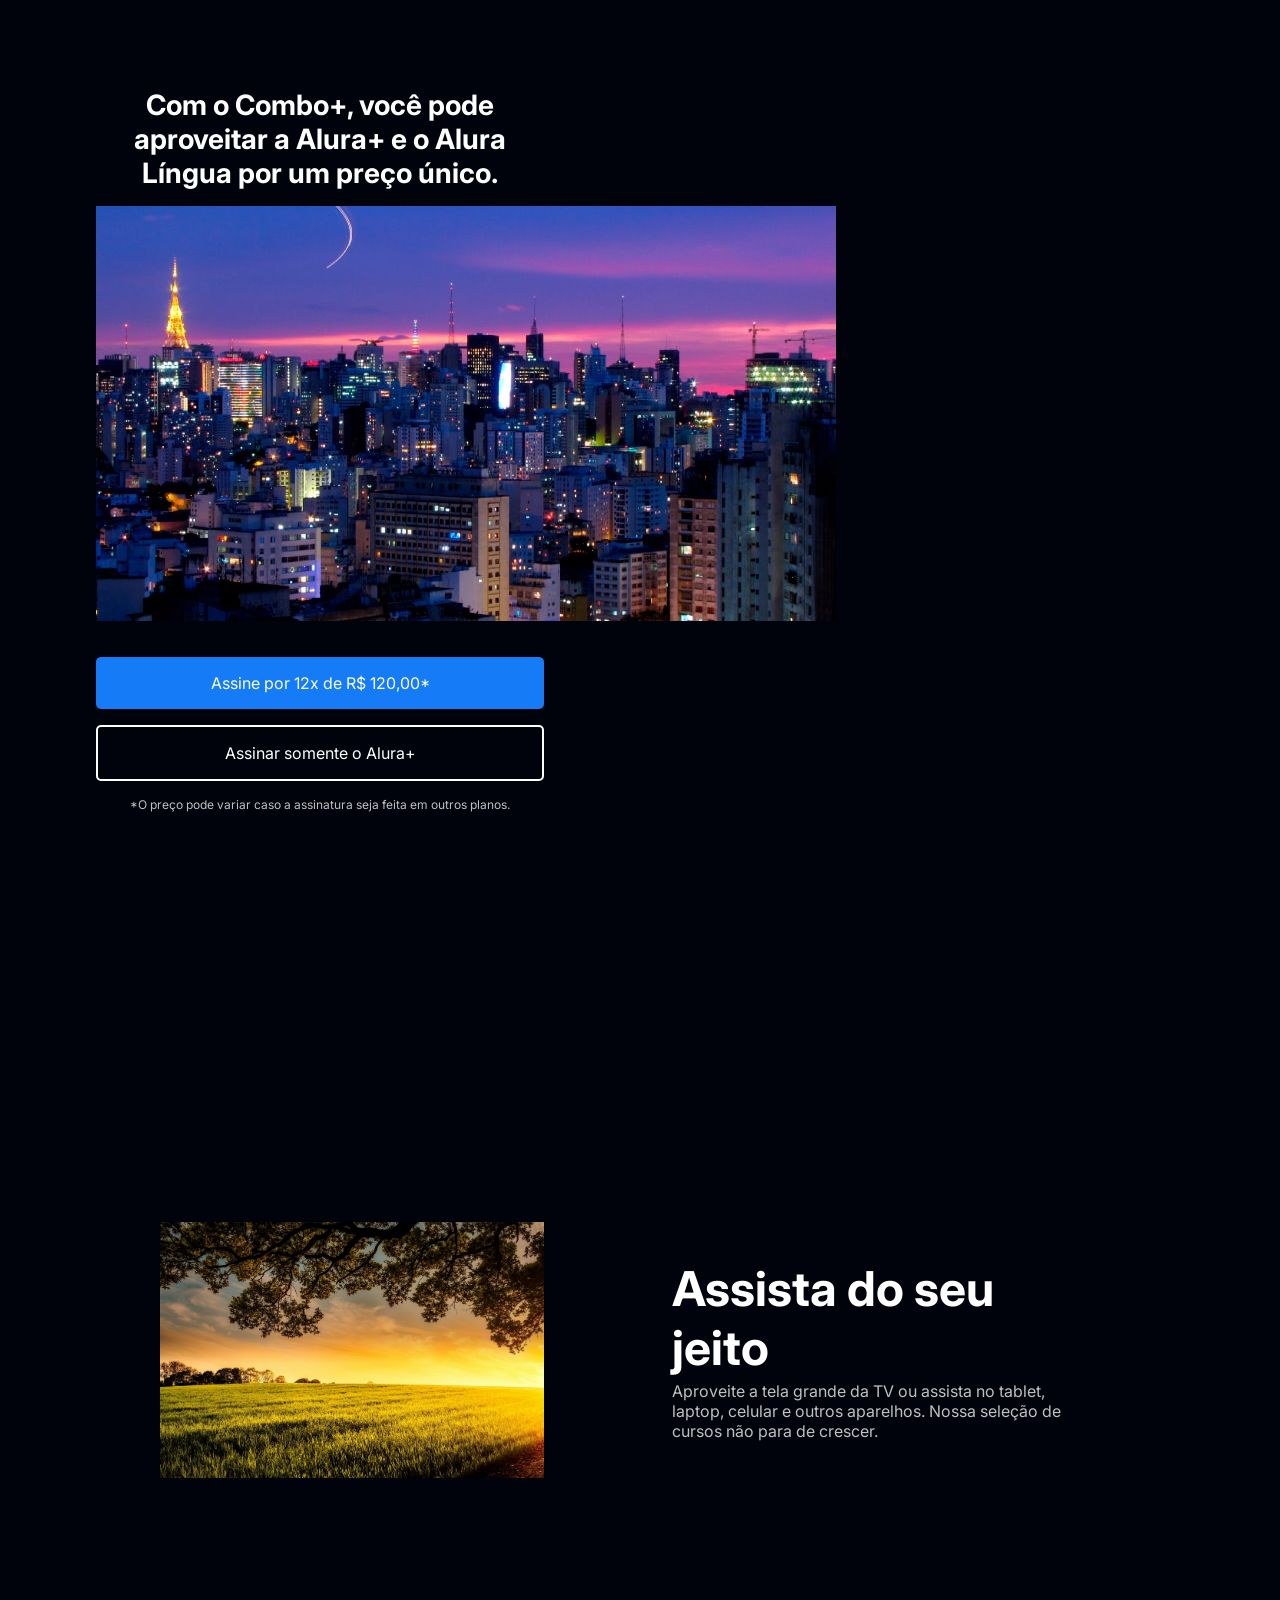
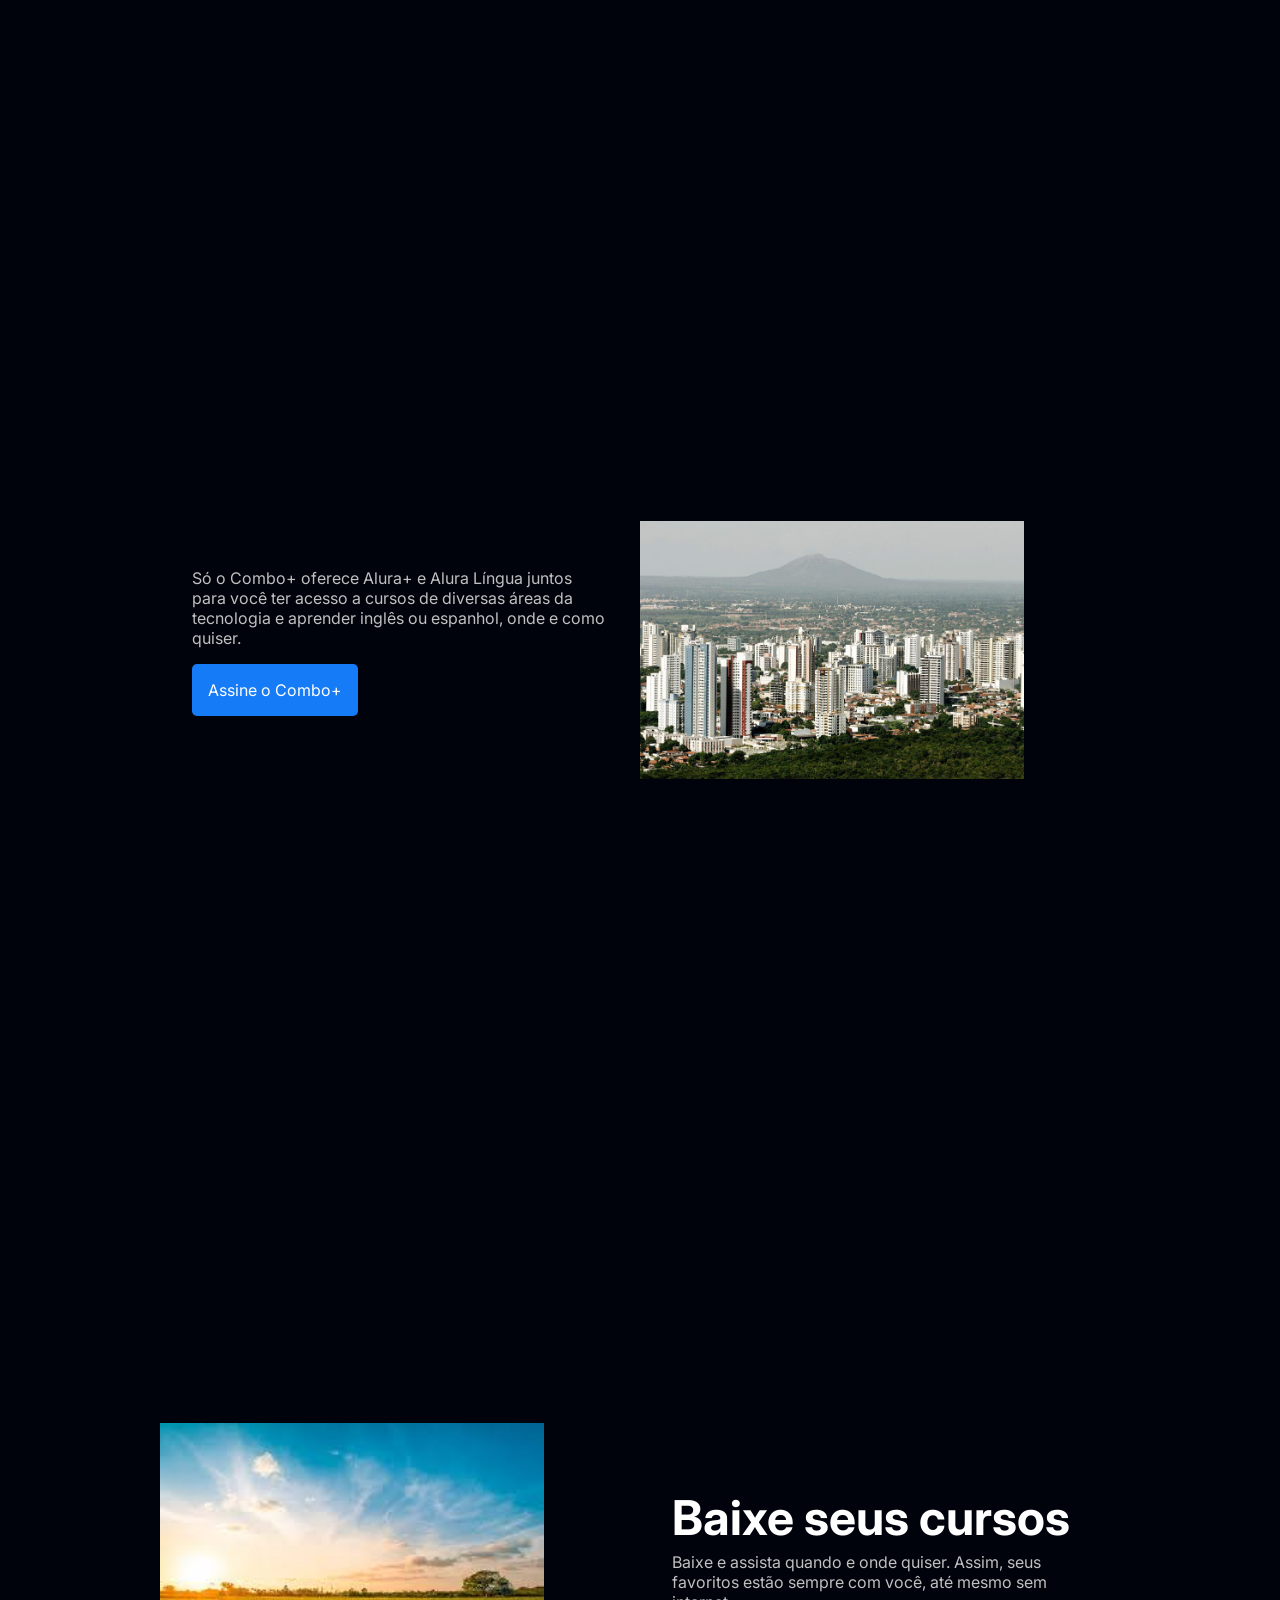
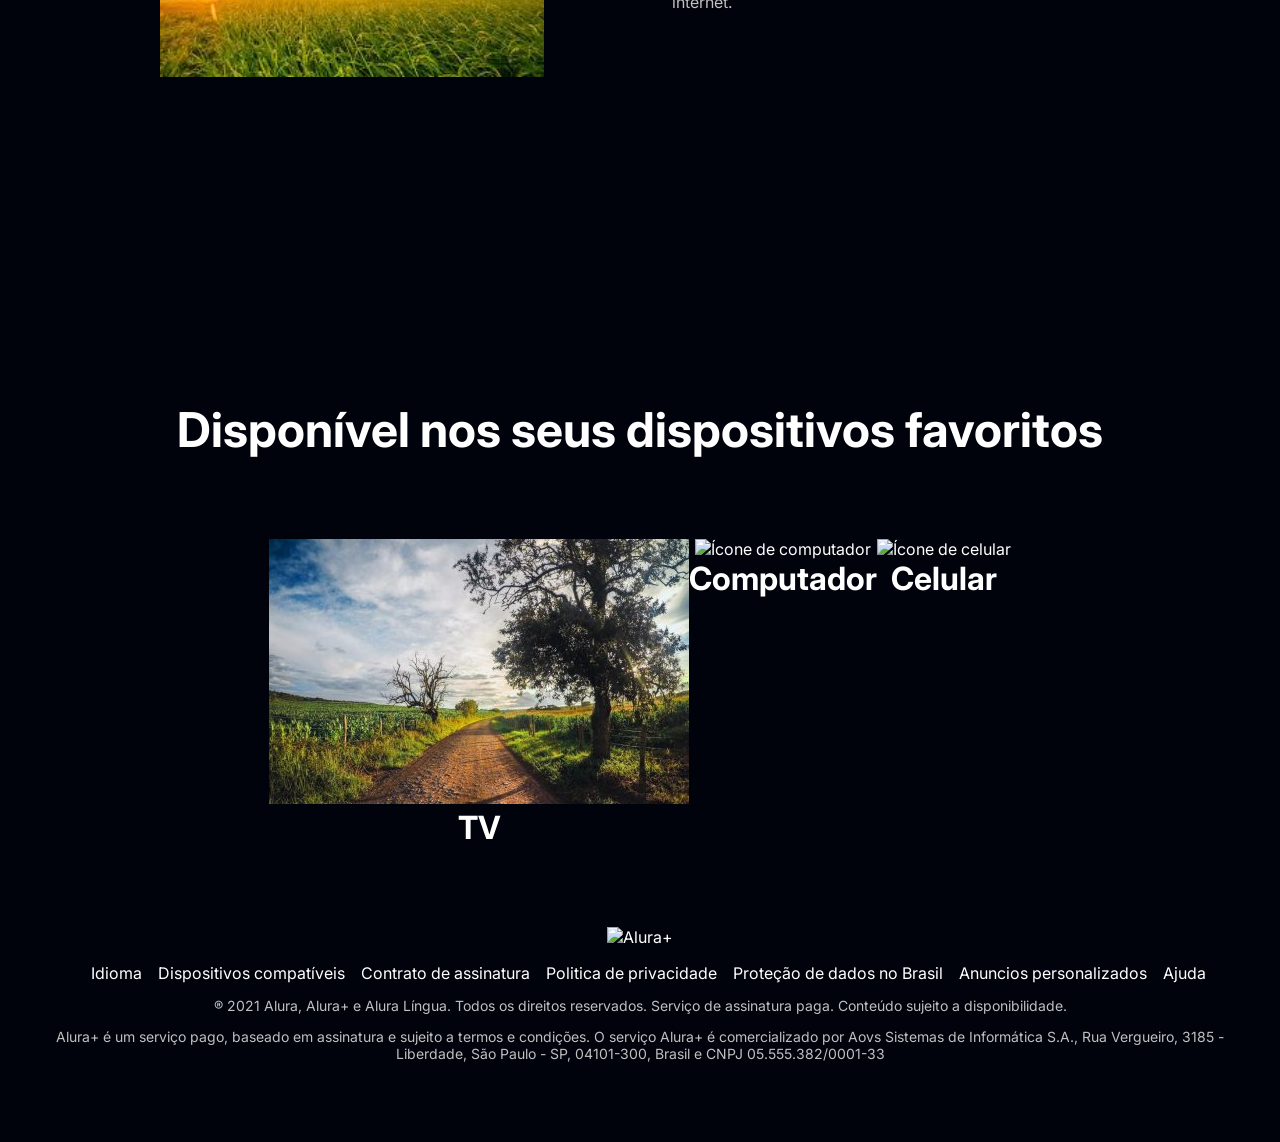
==== commit 9980415e: "CD" ====
--- a/index.html
+++ b/index.html
@@ -57,7 +57,7 @@
         <h2 class="dispositivos__titulo">Disponível nos seus dispositivos favoritos</h2>
         <ul class="dispositivos__lista">
             <li>
-                <img src="tv.png" alt="Ícone de televisão">
+                <img src="img2/3178939-420x265.jpg" alt="Ícone de televisão">
                 <h3 class="lista__item">TV</h3>
             </li>
             <li>
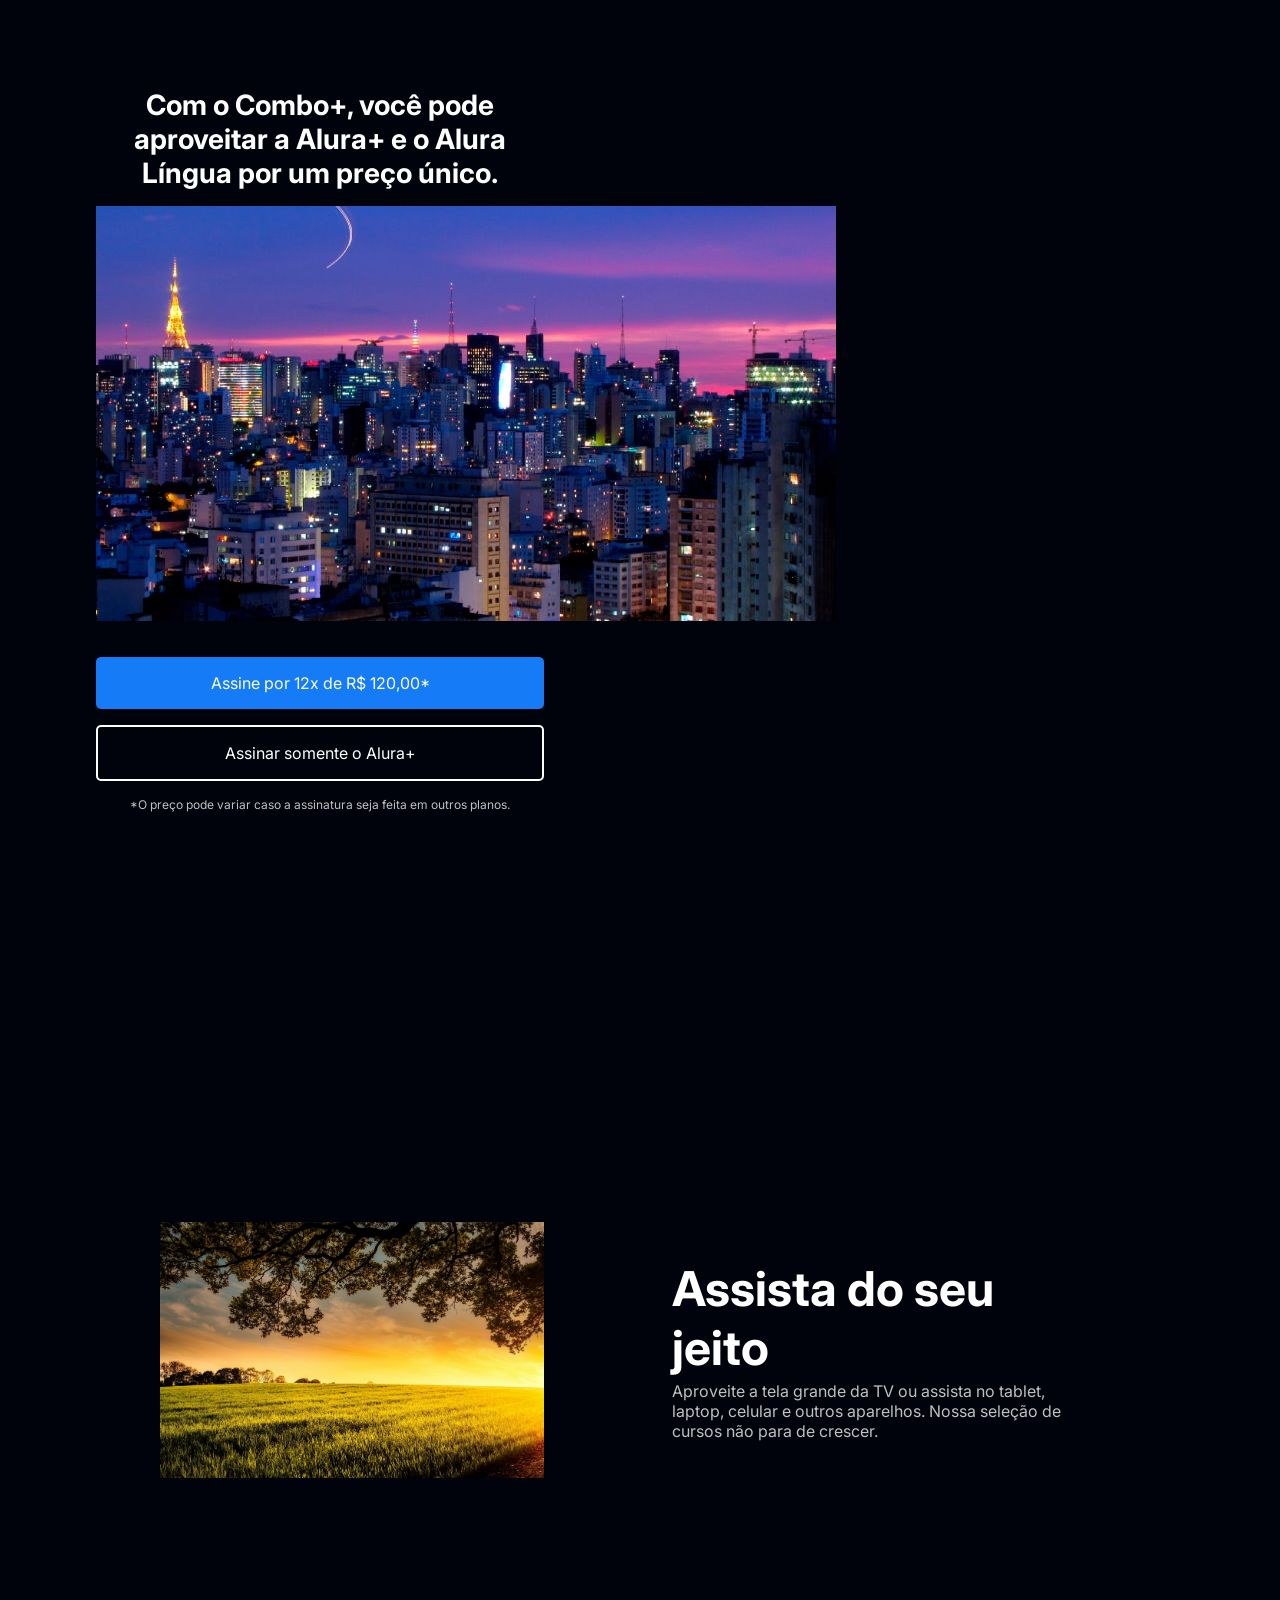
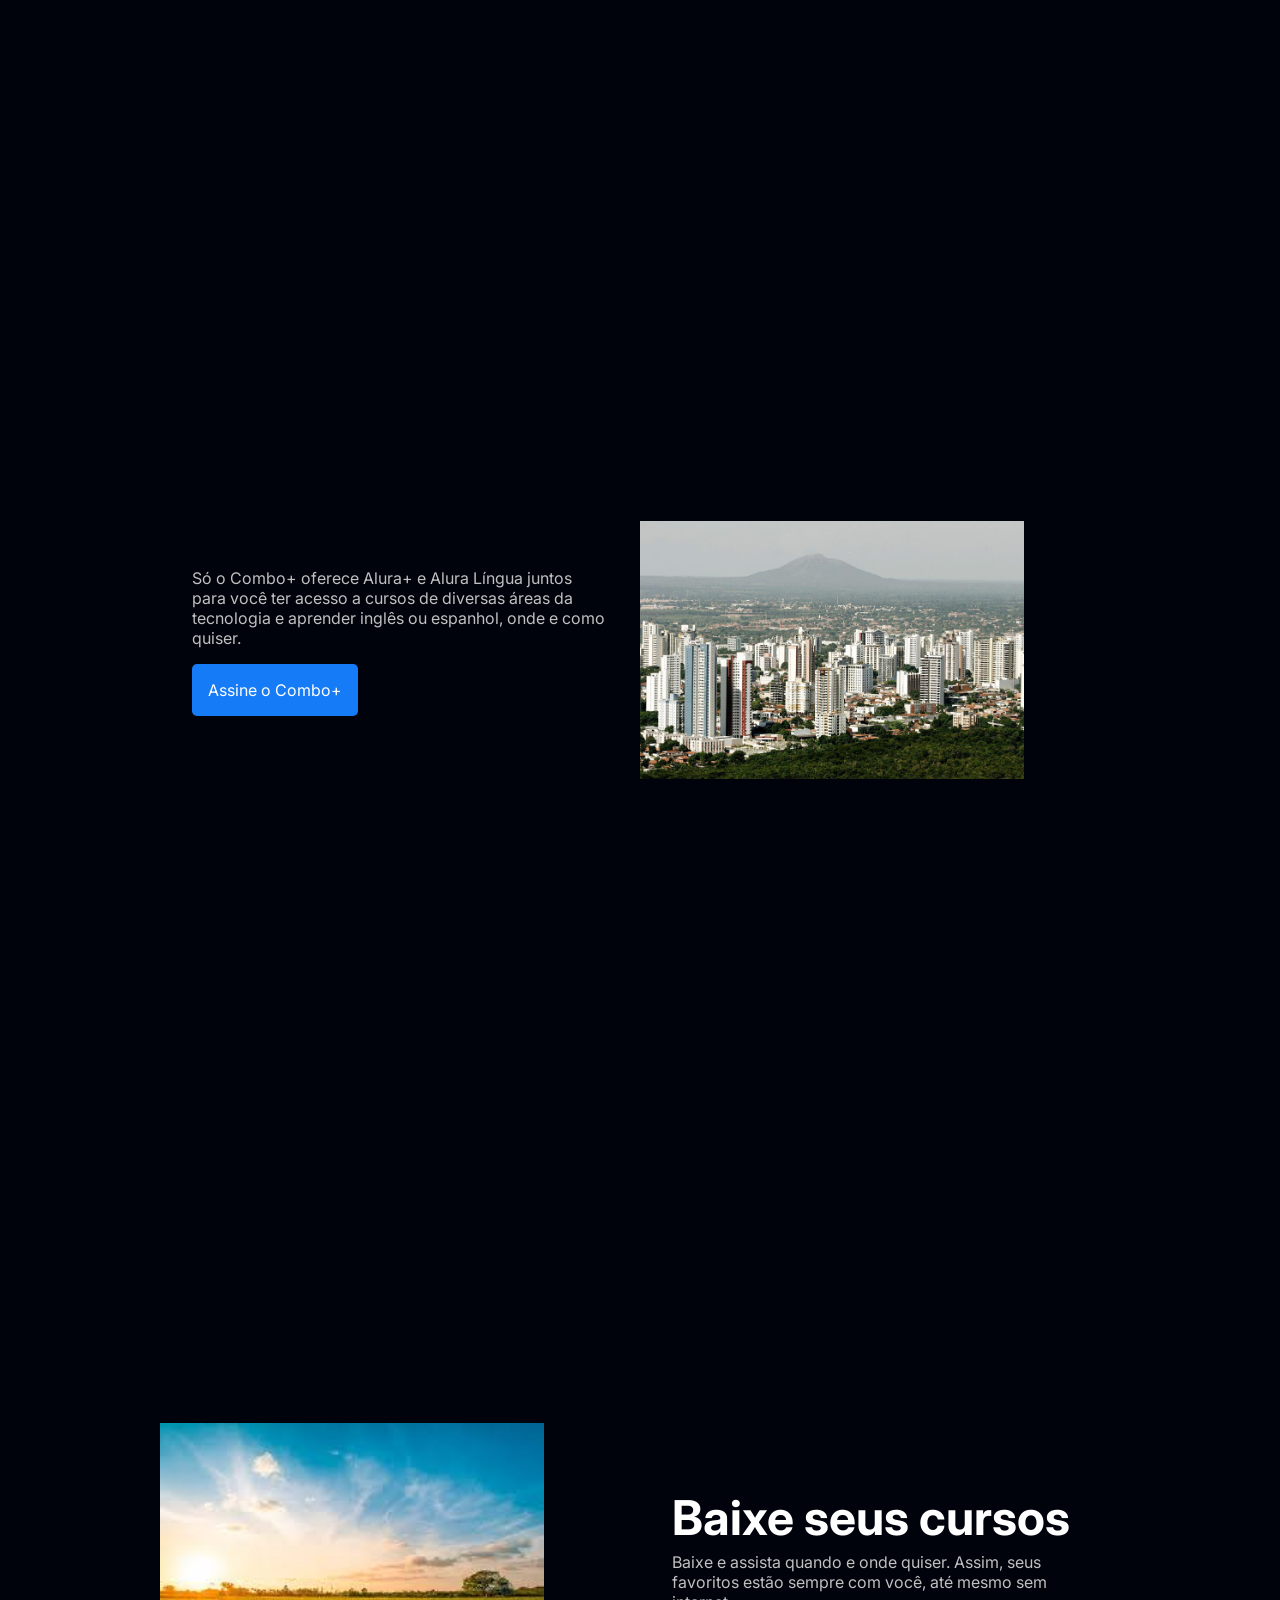
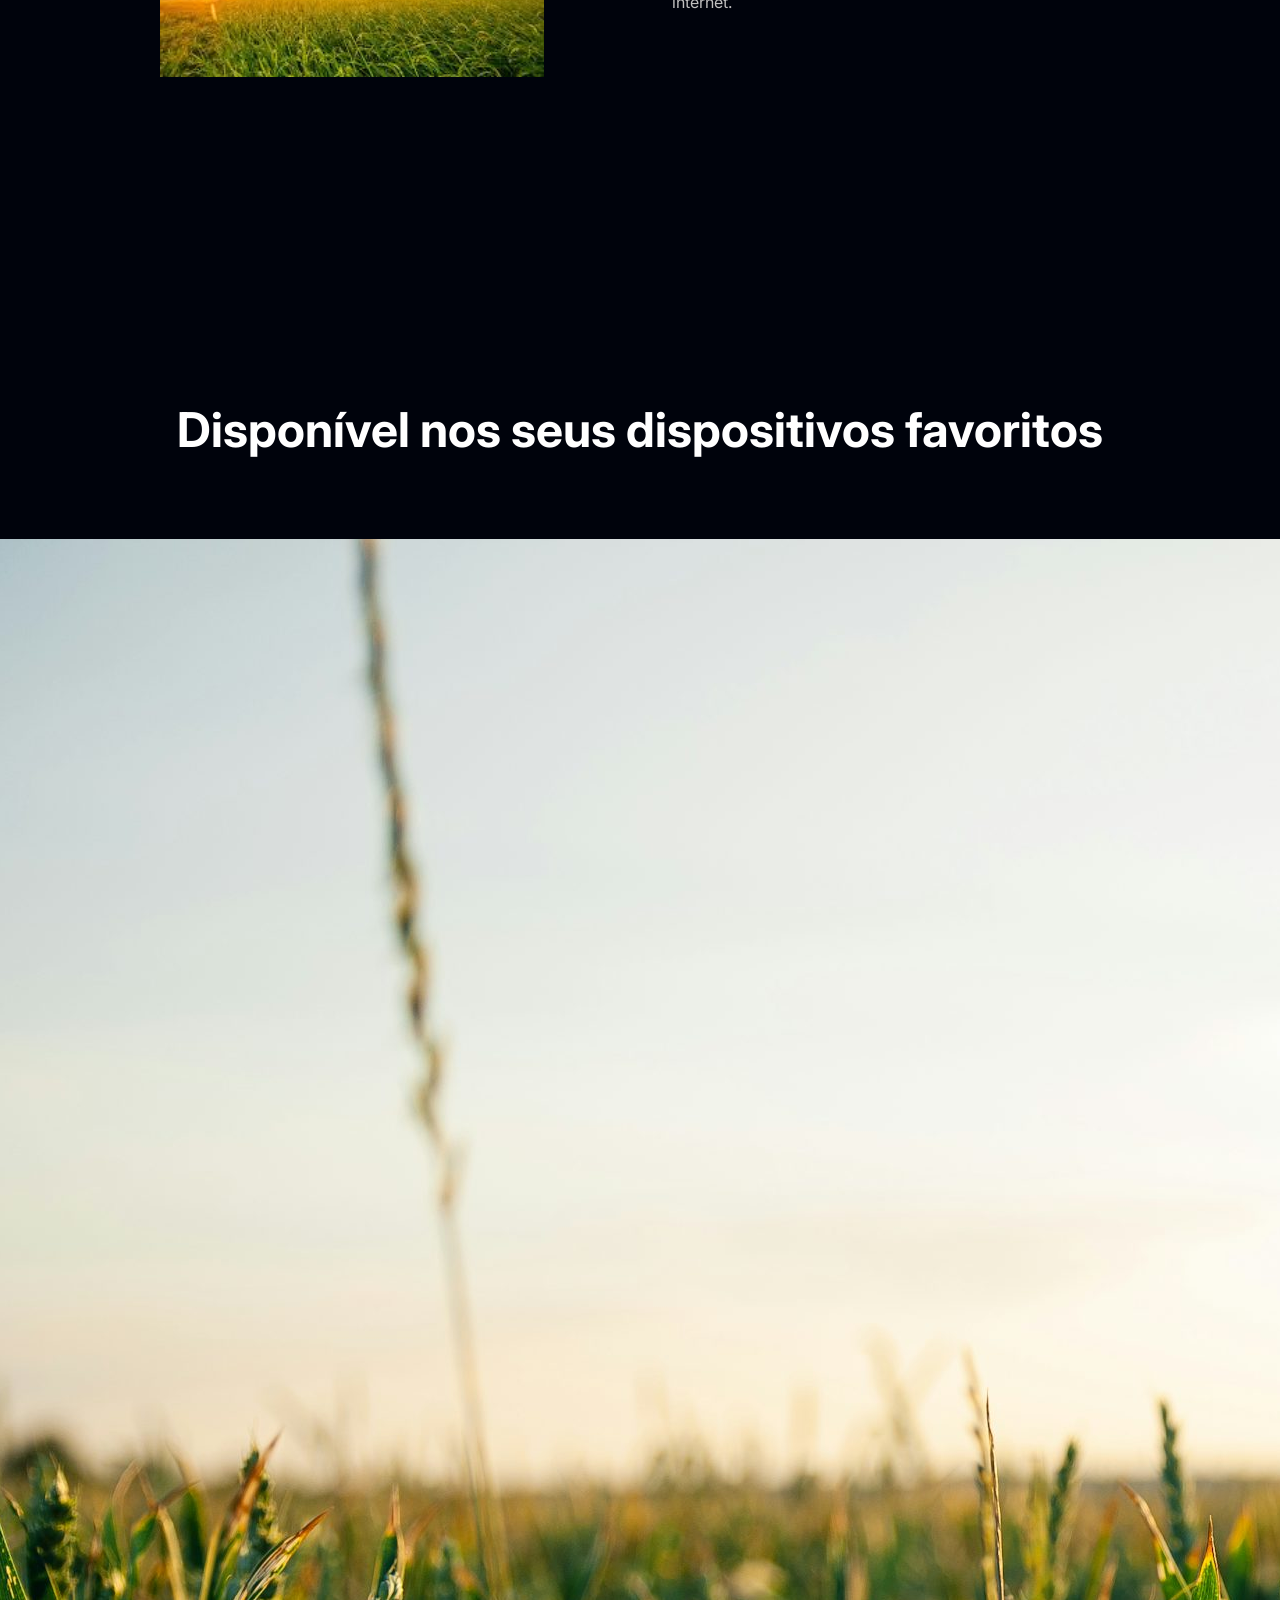
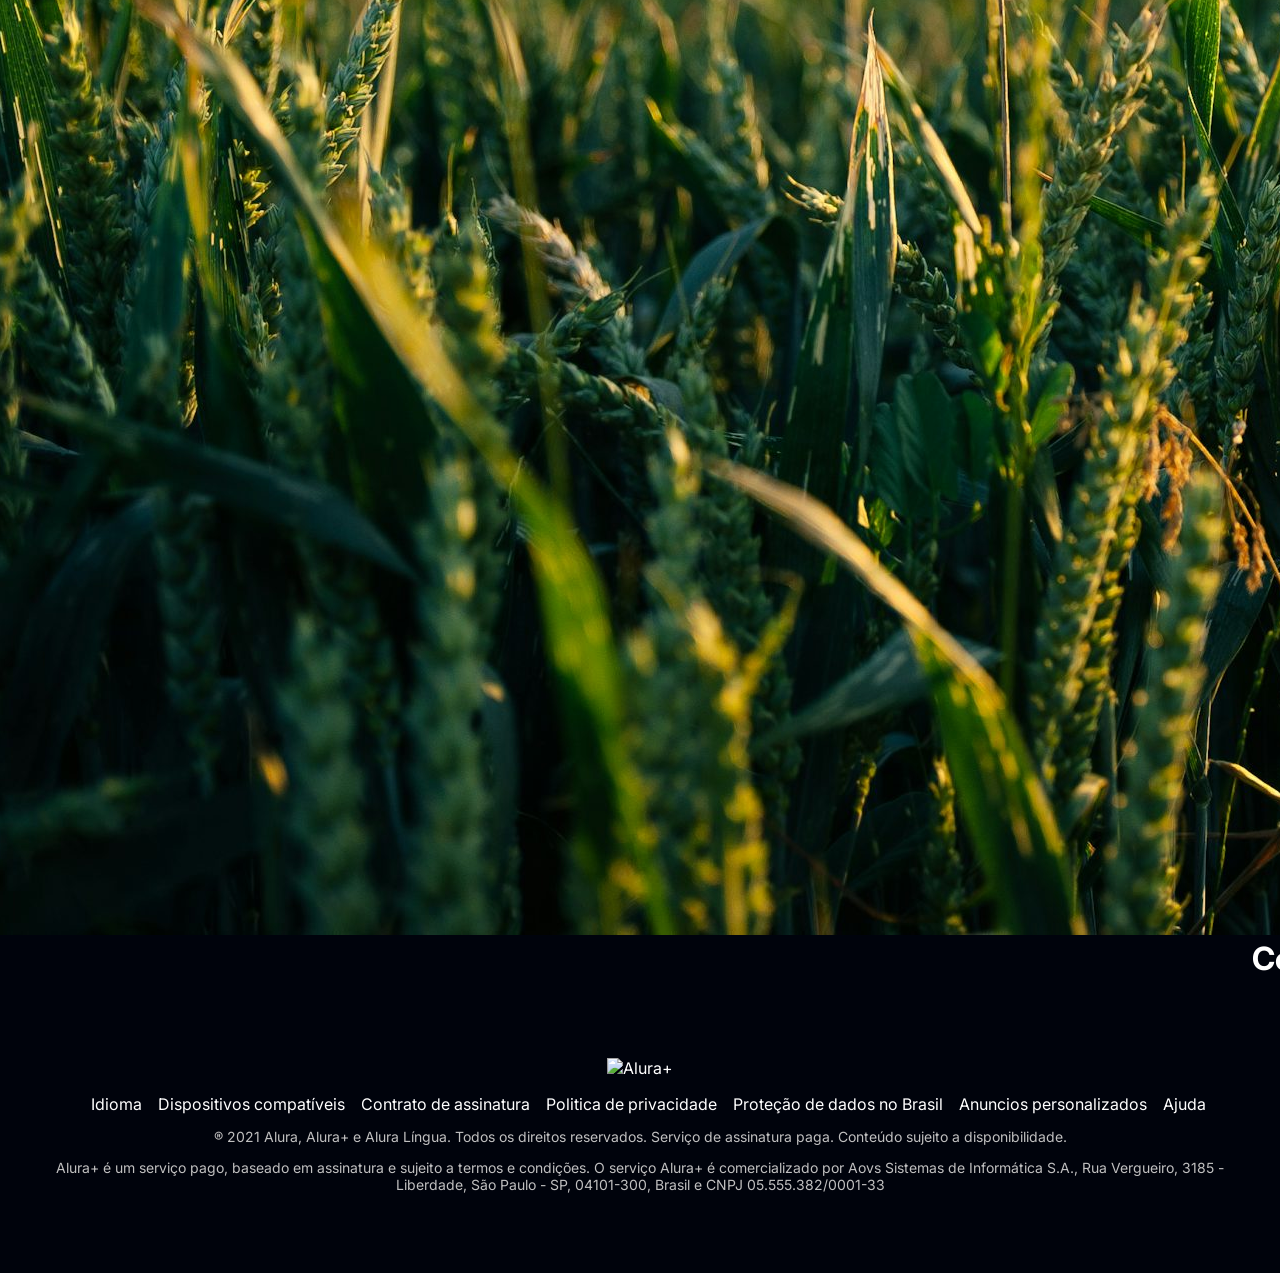
==== commit 43249fd7: "68MI" ====
--- a/index.html
+++ b/index.html
@@ -61,11 +61,11 @@
                 <h3 class="lista__item">TV</h3>
             </li>
             <li>
-                <img src="computador.png" alt="Ícone de computador">
+                <img src="img2/homoge.jpg" alt="Ícone de computador">
                 <h3 class="lista__item">Computador</h3>
             </li>
             <li>
-                <img src="celular.png" alt="Ícone de celular">
+                <img src="img2/photo-1498408040764-ab6eb772a145.jpeg" alt="Ícone de celular">
                 <h3 class="lista__item">Celular</h3>
             </li>
         </ul>
